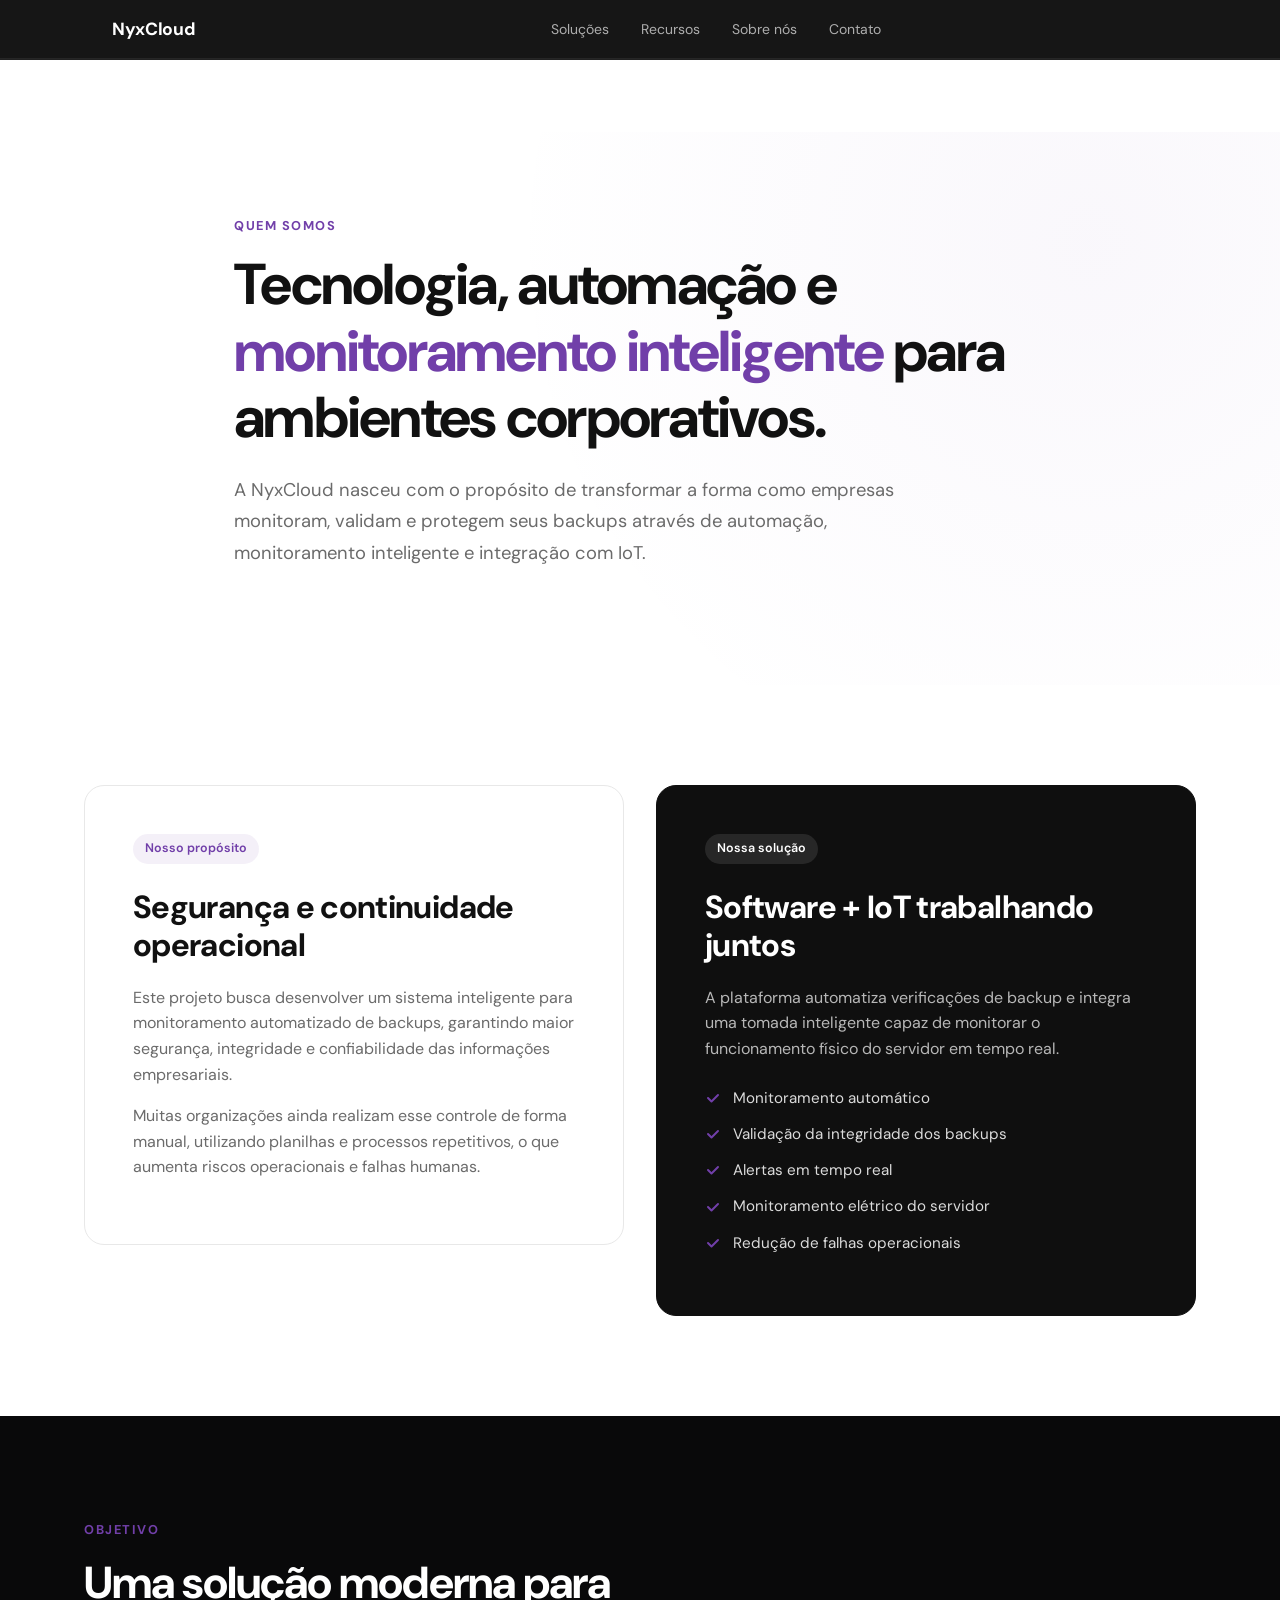
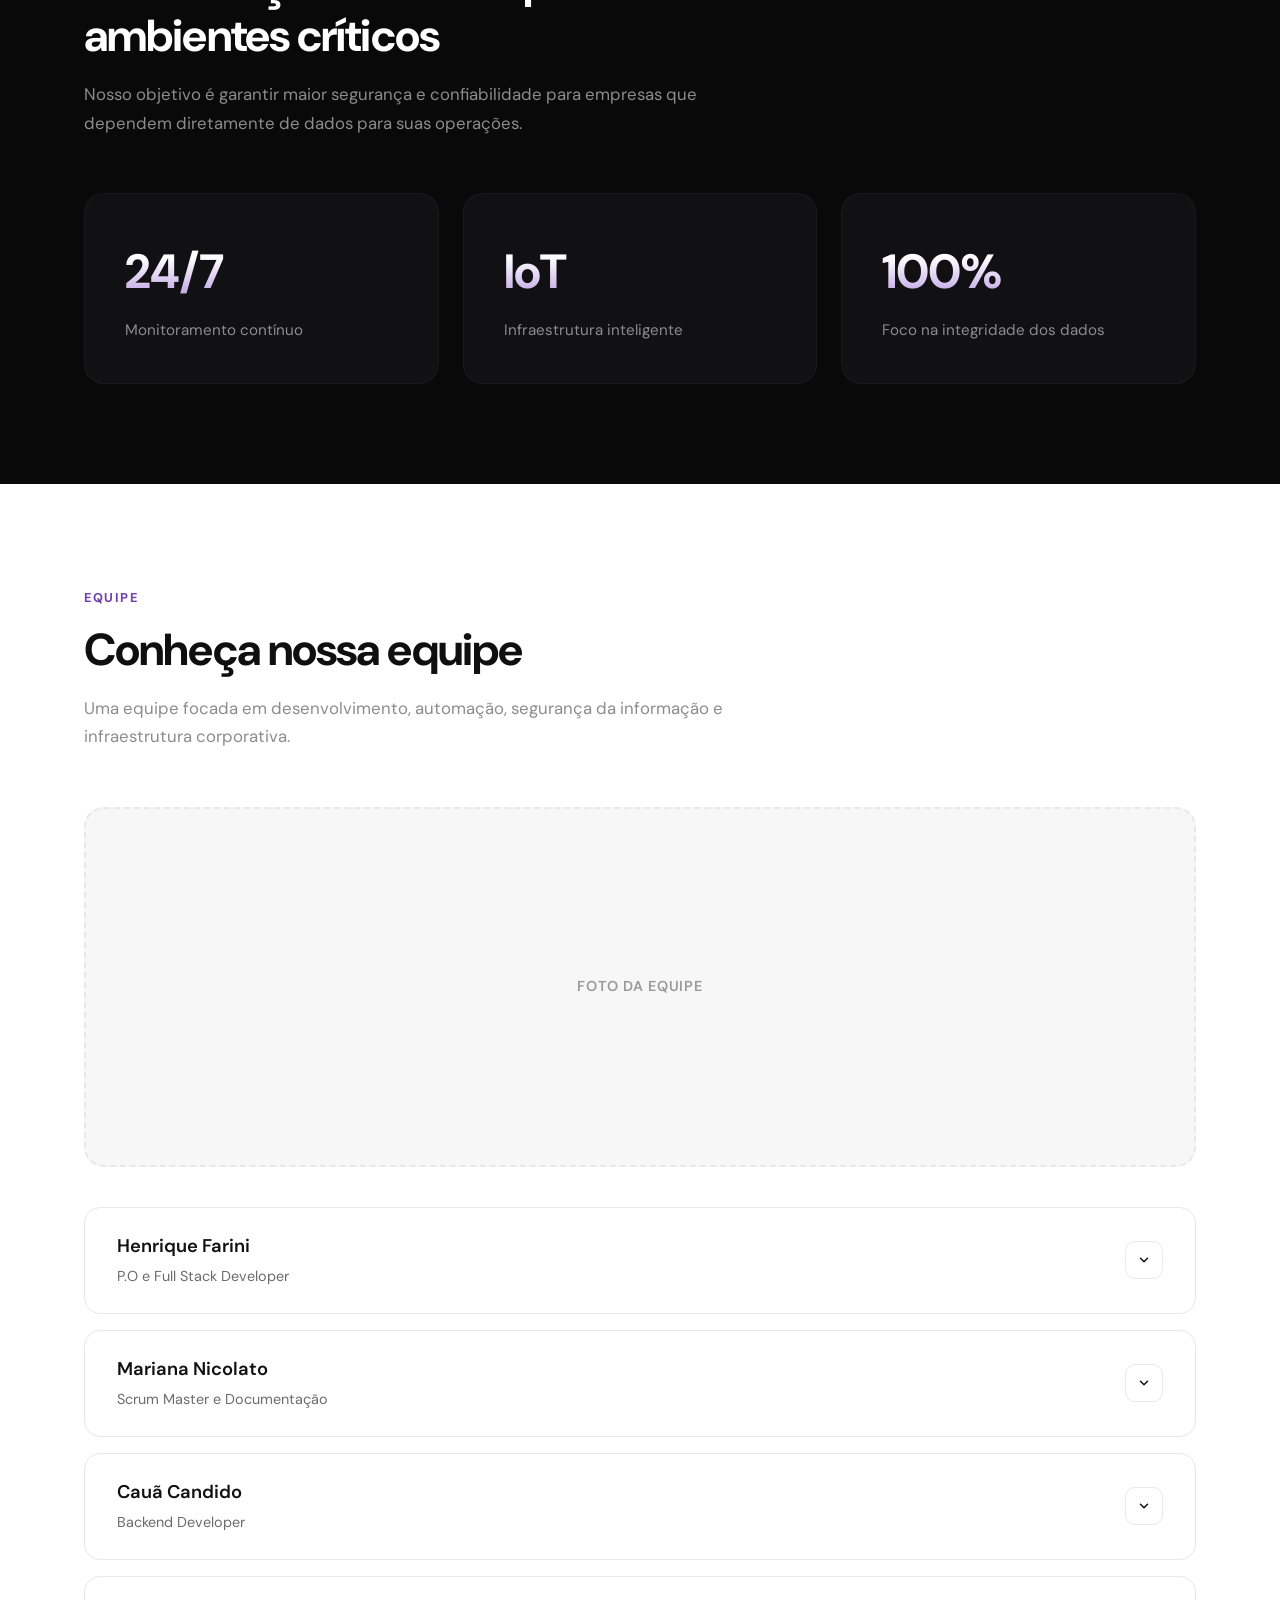
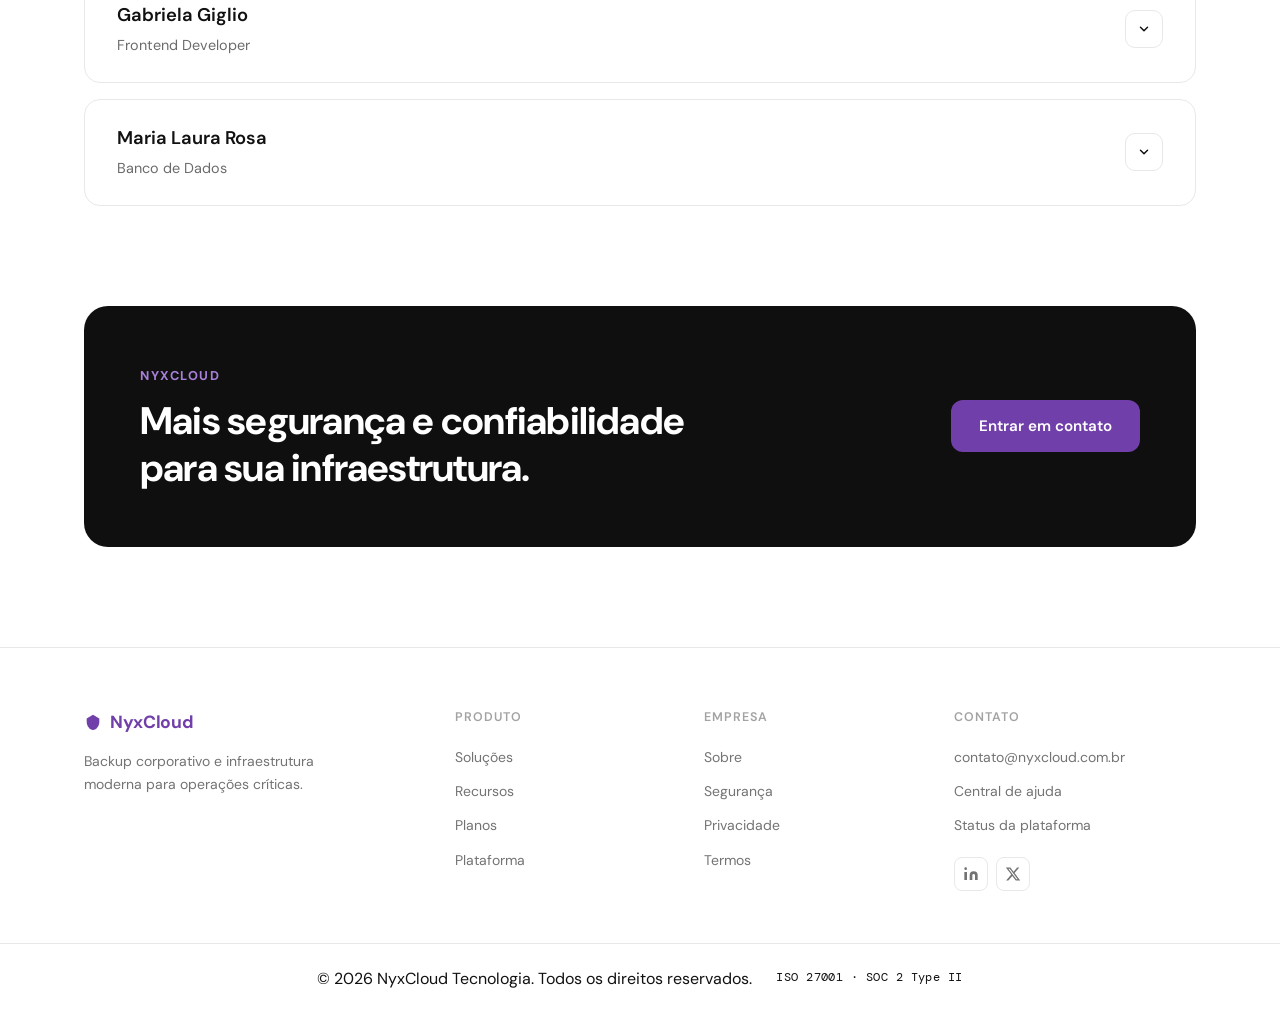
==== about.html @ 0a4fef14 "Melhorando o UI" ====
<!DOCTYPE html>
<html lang="pt-BR">
<head>
  <meta charset="UTF-8">
  <meta name="viewport" content="width=device-width, initial-scale=1.0">
  <title>Sobre Nós — NyxCloud</title>

  <link rel="preconnect" href="https://fonts.googleapis.com">
  <link rel="preconnect" href="https://fonts.gstatic.com" crossorigin>
  <link href="https://fonts.googleapis.com/css2?family=DM+Sans:ital,opsz,wght@0,9..40,300;0,9..40,400;0,9..40,500;0,9..40,600;0,9..40,700;1,9..40,400&family=DM+Mono:wght@400;500&display=swap" rel="stylesheet">

  <link rel="stylesheet" href="style.css" />
  <link rel="stylesheet" href="about.css" />
</head>
<body>

  <header class="header" id="header">
    <div class="container nav-container">
      <a href="index.html" class="logo">
        <svg width="20" height="20" viewBox="0 0 20 20" fill="none" aria-hidden="true">
         
        </svg>
        NyxCloud
      </a>

      <nav class="nav" id="nav" aria-label="Navegação principal">
        <a href="index.html#solutions">Soluções</a>
        <a href="index.html#features">Recursos</a>
        <a href="#" class="active">Sobre nós</a>
        <a href="index.html#contact">Contato</a>
      </nav>

     
    </div>
  </header>

  <div class="mobile-menu" id="mobileMenu" aria-hidden="true">
    <nav class="mobile-nav">
      <a href="index.html#solutions">Soluções</a>
      <a href="index.html#features">Recursos</a>
      <a href="#" class="active">Sobre nós</a>
      <a href="index.html#contact">Contato</a>
    </nav>
  </div>

  <main class="about-page-main">
    
    <section class="hero-about">
      <div class="container hero-content">
        <span class="eyebrow-about">Quem somos</span>
        <h1>Tecnologia, automação e <span class="text-purple">monitoramento inteligente</span> para ambientes corporativos.</h1>
        <p>
          A NyxCloud nasceu com o propósito de transformar a forma como empresas monitoram, validam e protegem seus backups através de automação, monitoramento inteligente e integração com IoT.
        </p>
      </div>
    </section>

    <section class="section-about">
      <div class="container about-grid">
        <div class="about-card">
          <span class="card-tag">Nosso propósito</span>
          <h2>Segurança e continuidade operacional</h2>
          <p>
            Este projeto busca desenvolver um sistema inteligente para monitoramento automatizado de backups, garantindo maior segurança, integridade e confiabilidade das informações empresariais.
          </p>
          <p>
            Muitas organizações ainda realizam esse controle de forma manual, utilizando planilhas e processos repetitivos, o que aumenta riscos operacionais e falhas humanas.
          </p>
        </div>

        <div class="about-card highlight">
          <span class="card-tag">Nossa solução</span>
          <h2>Software + IoT trabalhando juntos</h2>
          <p>
            A plataforma automatiza verificações de backup e integra uma tomada inteligente capaz de monitorar o funcionamento físico do servidor em tempo real.
          </p>
          <ul class="solution-list">
            <li>
              <svg width="16" height="16" viewBox="0 0 16 16" fill="none"><path d="M3 8L6.5 11.5L13 5" stroke="currentColor" stroke-width="2" stroke-linecap="round" stroke-linejoin="round"/></svg>
              Monitoramento automático
            </li>
            <li>
              <svg width="16" height="16" viewBox="0 0 16 16" fill="none"><path d="M3 8L6.5 11.5L13 5" stroke="currentColor" stroke-width="2" stroke-linecap="round" stroke-linejoin="round"/></svg>
              Validação da integridade dos backups
            </li>
            <li>
              <svg width="16" height="16" viewBox="0 0 16 16" fill="none"><path d="M3 8L6.5 11.5L13 5" stroke="currentColor" stroke-width="2" stroke-linecap="round" stroke-linejoin="round"/></svg>
              Alertas em tempo real
            </li>
            <li>
              <svg width="16" height="16" viewBox="0 0 16 16" fill="none"><path d="M3 8L6.5 11.5L13 5" stroke="currentColor" stroke-width="2" stroke-linecap="round" stroke-linejoin="round"/></svg>
              Monitoramento elétrico do servidor
            </li>
            <li>
              <svg width="16" height="16" viewBox="0 0 16 16" fill="none"><path d="M3 8L6.5 11.5L13 5" stroke="currentColor" stroke-width="2" stroke-linecap="round" stroke-linejoin="round"/></svg>
              Redução de falhas operacionais
            </li>
          </ul>
        </div>
      </div>
    </section>

    <section class="section-about section-dark">
      <div class="container">
        <div class="section-header">
          <span class="eyebrow-about">Objetivo</span>
          <h2>Uma solução moderna para ambientes críticos</h2>
          <p>
            Nosso objetivo é garantir maior segurança e confiabilidade para empresas que dependem diretamente de dados para suas operações.
          </p>
        </div>

        <div class="stats-grid">
          <div class="stat-card">
            <strong>24/7</strong>
            <span>Monitoramento contínuo</span>
          </div>
          <div class="stat-card">
            <strong>IoT</strong>
            <span>Infraestrutura inteligente</span>
          </div>
          <div class="stat-card">
            <strong>100%</strong>
            <span>Foco na integridade dos dados</span>
          </div>
        </div>
      </div>
    </section>

    <section class="section-about">
      <div class="container">
        <div class="section-header">
          <span class="eyebrow-about">Equipe</span>
          <h2>Conheça nossa equipe</h2>
          <p>Uma equipe focada em desenvolvimento, automação, segurança da informação e infraestrutura corporativa.</p>
        </div>

        <div class="team-photo">
          <div class="photo-placeholder">FOTO DA EQUIPE</div>
        </div>

        <div class="team-grid">
          <div class="member-card">
            <div class="member-header">
              <div>
                <h3>Henrique Farini</h3>
                <span>P.O e Full Stack Developer</span>
              </div>
              <button class="toggle-btn" aria-label="Expandir informações">
                <svg width="14" height="14" viewBox="0 0 24 24" fill="none" stroke="currentColor" stroke-width="2.5" stroke-linecap="round" stroke-linejoin="round"><path d="M6 9l6 6 6-6"/></svg>
              </button>
            </div>
            <div class="member-content">
              <p>Responsável pela arquitetura do sistema, backend e integração das funcionalidades da plataforma de gerência.</p>
            </div>
          </div>

          <div class="member-card">
            <div class="member-header">
              <div>
                <h3>Mariana Nicolato</h3>
                <span>Scrum Master e Documentação</span>
              </div>
              <button class="toggle-btn" aria-label="Expandir informações">
                <svg width="14" height="14" viewBox="0 0 24 24" fill="none" stroke="currentColor" stroke-width="2.5" stroke-linecap="round" stroke-linejoin="round"><path d="M6 9l6 6 6-6"/></svg>
              </button>
            </div>
            <div class="member-content">
              <p>Atua na coordenação do processo de desenvolvimento, garantindo a entrega contínua de valor e a manutenção da qualidade do produto.</p>
            </div>
          </div>

          <div class="member-card">
            <div class="member-header">
              <div>
                <h3>Cauã Candido</h3>
                <span>Backend Developer</span>
              </div>
              <button class="toggle-btn" aria-label="Expandir informações">
                <svg width="14" height="14" viewBox="0 0 24 24" fill="none" stroke="currentColor" stroke-width="2.5" stroke-linecap="round" stroke-linejoin="round"><path d="M6 9l6 6 6-6"/></svg>
              </button>
            </div>
            <div class="member-content">
              <p>Responsável pelo desenvolvimento e manutenção do backend da plataforma, garantindo a integridade e performance das funcionalidades.</p>
            </div>
          </div>

          <div class="member-card">
            <div class="member-header">
              <div>
                <h3>Gabriela Giglio</h3>
                <span>Frontend Developer</span>
              </div>
              <button class="toggle-btn" aria-label="Expandir informações">
                <svg width="14" height="14" viewBox="0 0 24 24" fill="none" stroke="currentColor" stroke-width="2.5" stroke-linecap="round" stroke-linejoin="round"><path d="M6 9l6 6 6-6"/></svg>
              </button>
            </div>
            <div class="member-content">
              <p>Estrutura a interface do usuário, garantindo uma experiência intuitiva e acessível para os usuários da plataforma.</p>
            </div>
          </div>

          <div class="member-card">
            <div class="member-header">
              <div>
                <h3>Maria Laura Rosa</h3>
                <span>Banco de Dados</span>
              </div>
              <button class="toggle-btn" aria-label="Expandir informações">
                <svg width="14" height="14" viewBox="0 0 24 24" fill="none" stroke="currentColor" stroke-width="2.5" stroke-linecap="round" stroke-linejoin="round"><path d="M6 9l6 6 6-6"/></svg>
              </button>
            </div>
            <div class="member-content">
              <p>Arquiteta o banco de dados e as interações do usuário, garantindo uma experiência coesa e eficiente na plataforma.</p>
            </div>
          </div>
        </div>
      </div>
    </section>

    <section class="section-about style-cta-box">
      <div class="container">
        <div class="about-cta-container">
          <div>
            <span class="eyebrow-about" style="color: #a880da; margin-bottom: 12px;">NyxCloud</span>
            <h2>Mais segurança e confiabilidade para sua infraestrutura.</h2>
          </div>
          <a href="index.html#contact" class="about-cta-btn">Entrar em contato</a>
        </div>
      </div>
    </section>

  </main>

  <footer class="footer">
    <div class="container footer-grid">
      <div class="footer-brand">
        <a href="index.html" class="logo logo-footer">
          <svg width="18" height="18" viewBox="0 0 20 20" fill="none" aria-hidden="true">
            <path d="M10 2L3 6V10C3 14.4 6.1 18.5 10 19C13.9 18.5 17 14.4 17 10V6L10 2Z" fill="currentColor"/>
          </svg>
          NyxCloud
        </a>
        <p>Backup corporativo e infraestrutura moderna para operações críticas.</p>
      </div>

      <div class="footer-col">
        <h5>Produto</h5>
        <a href="index.html#solutions">Soluções</a>
        <a href="index.html#features">Recursos</a>
        <a href="index.html#pricing">Planos</a>
        <a href="index.html#dashboard">Plataforma</a>
      </div>

      <div class="footer-col">
        <h5>Empresa</h5>
        <a href="#">Sobre</a>
        <a href="#">Segurança</a>
        <a href="#">Privacidade</a>
        <a href="#">Termos</a>
      </div>

      <div class="footer-col">
        <h5>Contato</h5>
        <a href="mailto:contato@nyxcloud.com.br">contato@nyxcloud.com.br</a>
        <a href="#">Central de ajuda</a>
        <a href="#">Status da plataforma</a>
        <div class="footer-socials">
          <a href="#" aria-label="LinkedIn">
            <svg width="16" height="16" viewBox="0 0 24 24" fill="currentColor"><path d="M16 8a6 6 0 016 6v7h-4v-7a2 2 0 00-2-2 2 2 0 00-2 2v7h-4v-7a6 6 0 016-6zM2 9h4v12H2z"/><circle cx="4" cy="4" r="2" fill="currentColor"/></svg>
          </a>
          <a href="#" aria-label="Twitter/X">
            <svg width="16" height="16" viewBox="0 0 24 24" fill="currentColor"><path d="M18.244 2.25h3.308l-7.227 8.26 8.502 11.24H16.17l-5.214-6.817L4.99 21.75H1.68l7.73-8.835L1.254 2.25H8.08l4.713 6.231zm-1.161 17.52h1.833L7.084 4.126H5.117z"/></svg>
          </a>
        </div>
      </div>
    </div>

    <div class="footer-bottom">
      <span>© 2026 NyxCloud Tecnologia. Todos os direitos reservados.</span>
      <span class="footer-cert">ISO 27001 · SOC 2 Type II</span>
    </div>
  </footer>

  <script src="script.js"></script>
  <script src="about.js"></script>
</body>
</html>
---- style.css ----
/* ============================================
   NYXCLOUD — style.css
   Premium SaaS · Monochromatic · Production
   ============================================ */

/* ============================================
   RESET & BASE
============================================ */

*, *::before, *::after {
  margin: 0;
  padding: 0;
  box-sizing: border-box;
}

html {
  scroll-behavior: smooth;
  -webkit-text-size-adjust: 100%;
}

body {
  font-family: "DM Sans", system-ui, sans-serif;
  background: #ffffff;
  color: #111111;
  line-height: 1.6;
  overflow-x: hidden;
  -webkit-font-smoothing: antialiased;
}

img, svg {
  display: block;
  max-width: 100%;
}

a {
  text-decoration: none;
  color: inherit;
}

button, input, textarea, select {
  font-family: inherit;
  font-size: inherit;
}

/* ============================================
   DESIGN TOKENS
============================================ */

:root {
  /* Colors */
  --ink:         #0f0f0f;
  --ink-soft:    #1a1a1a;
  --white:       #ffffff;

  --gray-50:     #f7f7f7;
  --gray-100:    #f2f2f2;
  --gray-200:    #e8e8e8;
  --gray-300:    #d4d4d4;
  --gray-400:    #a3a3a3;
  --gray-500:    #737373;
  --gray-600:    #525252;

  /* Borders */
  --border:         1px solid #e8e8e8;
  --border-dark:    1px solid #d0d0d0;

  /* Radius */
  --r-sm:    8px;
  --r-md:    12px;
  --r-lg:    16px;
  --r-xl:    20px;

  /* Shadows */
  --shadow-xs:  0 1px 3px rgba(0,0,0,0.05);
  --shadow-sm:  0 2px 8px rgba(0,0,0,0.06), 0 1px 3px rgba(0,0,0,0.04);
  --shadow-md:  0 8px 24px rgba(0,0,0,0.07), 0 2px 6px rgba(0,0,0,0.04);

  /* Layout */
  --max-w:   1160px;
  --pad-x:   24px;

  /* Section spacing */
  --section-y:     100px;
  --section-y-sm:  64px;
}

/* ============================================
   LAYOUT UTILITIES
============================================ */

.container {
  width: 100%;
  max-width: var(--max-w);
  margin: 0 auto;
  padding: 0 var(--pad-x);
}

.section {
  padding: var(--section-y) 0;
}

.section-muted {
  background: var(--gray-50);
}

.w-full {
  width: 100%;
}

/* ============================================
   TYPOGRAPHY
============================================ */

.eyebrow {
  display: inline-block;
  font-size: 0.75rem;
  font-weight: 600;
  letter-spacing: 0.1em;
  text-transform: uppercase;
  color: var(--gray-500);
  margin-bottom: 18px;
}

.section-header {
  max-width: 640px;
  margin-bottom: 64px;
}

.section-header h2 {
  font-size: clamp(1.9rem, 4vw, 3rem);
  font-weight: 700;
  line-height: 1.12;
  letter-spacing: -0.035em;
  margin-bottom: 16px;
  color: var(--ink);
}

.section-header p {
  font-size: 1rem;
  color: var(--gray-500);
  line-height: 1.7;
}

/* ============================================
   BUTTONS
============================================ */

.btn {
  display: inline-flex;
  align-items: center;
  justify-content: center;
  gap: 8px;
  padding: 12px 20px;
  border-radius: var(--r-md);
  font-size: 0.9rem;
  font-weight: 500;
  cursor: pointer;
  border: none;
  transition: background 0.2s ease, opacity 0.2s ease, color 0.2s ease;
  white-space: nowrap;
}

.btn-sm {
  padding: 9px 16px;
  font-size: 0.875rem;
}

.btn-primary {
  background: var(--ink);
  color: var(--white);
  border: var(--border-dark);
}

.btn-primary:hover {
  background: #713fa9;
  opacity: 0.88;
}

.btn-outline {
  background: transparent;
  color: var(--ink);
  border: var(--border-dark);
}

.btn-outline:hover {
  background: var(--gray-100);
}

.btn-ghost {
  background: transparent;
  color: var(--gray-600);
  border: var(--border);
}

.btn-ghost:hover {
  background: #713fa9;;
  color: var(--white);
}

/* ============================================
   HEADER
============================================ */

.header {
  position: sticky;
  top: 0;
  z-index: 100;
  background: rgba(15, 15, 15, 0.97);
  backdrop-filter: blur(12px);
  -webkit-backdrop-filter: blur(12px);
  border-bottom: 1px solid rgba(255,255,255,0.07);
}

.nav-container {
  height: 58px;
  display: flex;
  align-items: center;
  justify-content: space-between;
  gap: 40px;
}

.logo {
  display: flex;
  align-items: center;
  gap: 8px;
  color: var(--white);
  font-size: 1.1rem;
  font-weight: 700;
  letter-spacing: -0.02em;
  flex-shrink: 0;
}

.logo svg {
  color: var(--white);
}

.nav {
  display: flex;
  align-items: center;
  gap: 32px;
  flex: 1;
  justify-content: center;
}

.nav a {
  color: rgba(255,255,255,0.65);
  font-size: 0.875rem;
  font-weight: 400;
  transition: color 0.2s ease;
}

.nav a:hover {
  color: var(--white);
}

.nav-actions {
  display: flex;
  align-items: center;
  gap: 12px;
  flex-shrink: 0;
}

/* Menu Toggle */
.menu-toggle {
  display: none;
  flex-direction: column;
  justify-content: center;
  gap: 5px;
  background: transparent;
  border: none;
  cursor: pointer;
  padding: 4px;
}

.menu-toggle span {
  width: 22px;
  height: 1.5px;
  background: var(--white);
  transition: transform 0.2s ease, opacity 0.2s ease;
  display: block;
}

/* Mobile Menu */
.mobile-menu {
  display: flex;
  flex-direction: column;
  gap: 0;
  background: #111111;
  border-top: 1px solid rgba(255,255,255,0.07);
  padding: 0 var(--pad-x);
  max-height: 0;
  overflow: hidden;
  transition: max-height 0.35s ease, padding 0.35s ease;
}

.mobile-menu.active {
  max-height: 420px;
  padding: 20px var(--pad-x) 28px;
  gap: 4px;
}

.mobile-menu a {
  color: rgba(255,255,255,0.75);
  font-size: 0.95rem;
  padding: 11px 0;
  border-bottom: 1px solid rgba(255,255,255,0.06);
  transition: color 0.2s ease;
}

.mobile-menu a:last-child {
  border-bottom: none;
  margin-top: 16px;
}

.mobile-menu .btn {
  display: flex;
  width: 100%;
}

/* ============================================
   HERO
============================================ */

.hero {
  padding-top: 80px;
  padding-bottom: 100px;
  overflow: hidden;
}

.hero-grid {
  display: grid;
  grid-template-columns: 1fr 1fr;
  gap: 72px;
  align-items: center;
}

.hero-content h1 {
  font-size: clamp(2.2rem, 5vw, 3.8rem);
  font-weight: 700;
  line-height: 1.06;
  letter-spacing: -0.045em;
  margin-bottom: 22px;
  color: var(--ink);
}

.hero-content p {
  font-size: 1.05rem;
  color: var(--gray-500);
  line-height: 1.75;
  max-width: 480px;
  margin-bottom: 36px;
}

.hero-actions {
  display: flex;
  align-items: center;
  gap: 12px;
  margin-bottom: 56px;
}

.hero-stats {
  display: flex;
  align-items: center;
  gap: 0;
}

.stat-item {
  padding-right: 32px;
}

.stat-item:last-child {
  padding-right: 0;
}

.stat-item strong {
  display: block;
  font-size: 1.35rem;
  font-weight: 700;
  letter-spacing: -0.03em;
  color: var(--ink);
  margin-bottom: 3px;
}

.stat-item span {
  font-size: 0.8rem;
  color: var(--gray-400);
  font-weight: 400;
}

.stat-divider {
  width: 1px;
  height: 36px;
  background: var(--gray-200);
  margin: 0 32px 0 0;
  flex-shrink: 0;
}

/* ============================================
   HERO DASHBOARD WINDOW
============================================ */

.hero-visual {
  position: relative;
}

.dash-window {
  background: var(--white);
  border: var(--border);
  border-radius: var(--r-xl);
  box-shadow: var(--shadow-md);
  overflow: hidden;
}

.dash-bar {
  display: flex;
  align-items: center;
  gap: 12px;
  padding: 14px 18px;
  border-bottom: var(--border);
  background: var(--gray-50);
}

.dash-dots {
  display: flex;
  gap: 5px;
}

.dash-dots span {
  width: 9px;
  height: 9px;
  border-radius: 50%;
  background: #713fa9;
}

.dash-label {
  font-size: 0.8rem;
  font-weight: 500;
  color: var(--gray-500);
  flex: 1;
  text-align: center;
}

.dash-status {
  display: flex;
  align-items: center;
  gap: 6px;
  font-size: 0.75rem;
  color: var(--gray-500);
  font-family: "DM Mono", monospace;
}

.dot-live {
  width: 6px;
  height: 6px;
  border-radius: 50%;
  background: #22c55e;
  display: inline-block;
  animation: pulse-live 2s ease infinite;
}

@keyframes pulse-live {
  0%, 100% { opacity: 1; }
  50% { opacity: 0.4; }
}

.dash-body {
  padding: 18px;
  display: flex;
  flex-direction: column;
  gap: 14px;
}

/* Metrics Row */
.dash-metrics {
  display: grid;
  grid-template-columns: repeat(3, 1fr);
  gap: 10px;
}

.dash-metric {
  background: var(--gray-150);
  border: var(--border);
  border-radius: var(--r-md);
  padding: 14px;
}

.metric-label {
  display: block;
  font-size: 0.72rem;
  color: var(--gray-400);
  margin-bottom: 6px;
  font-weight: 500;
}

.metric-value {
  display: block;
  font-size: 1.35rem;
  font-weight: 700;
  letter-spacing: -0.03em;
  color: var(--ink);
  margin-bottom: 8px;
  font-family: "DM Mono", monospace;
}

.metric-bar {
  height: 3px;
  background: var(--gray-200);
  border-radius: 99px;
}

.metric-fill {
  height: 100%;
  background: var(--ink);
  border-radius: 99px;
}

.metric-trend {
  font-size: 0.72rem;
  color: var(--gray-400);
  font-family: "DM Mono", monospace;
}

.metric-trend.up {
  color: #16a34a;
}

/* Chart */
.dash-chart-wrap {
  background: var(--gray-50);
  border: var(--border);
  border-radius: var(--r-md);
  padding: 16px;
}

.dash-chart-header {
  display: flex;
  justify-content: space-between;
  align-items: center;
  margin-bottom: 14px;
}

.dash-chart-header span {
  font-size: 0.78rem;
  font-weight: 500;
  color: var(--gray-600);
}

.chart-period {
  font-size: 0.72rem !important;
  color: var(--gray-400) !important;
  font-family: "DM Mono", monospace;
}

.dash-chart {
  height: 100px;
}

.chart-bars {
  height: 100%;
  display: flex;
  align-items: flex-end;
  gap: 6px;
}

.bar-col {
  flex: 1;
  display: flex;
  flex-direction: column;
  align-items: center;
  height: 100%;
  gap: 4px;
}

.bar {
  width: 100%;
  background: var(--gray-200);
  border-radius: 4px 4px 0 0;
  transition: background 0.2s;
  flex-shrink: 0;
}

.bar.active {
  background: var(--ink);
}

.bar-col span {
  font-size: 0.62rem;
  color: var(--gray-400);
  font-family: "DM Mono", monospace;
  white-space: nowrap;
}

/* Activity */
.dash-activity {
  background: var(--gray-50);
  border: var(--border);
  border-radius: var(--r-md);
  padding: 14px;
}

.activity-header {
  font-size: 0.78rem;
  font-weight: 500;
  color: var(--gray-600);
  margin-bottom: 12px;
}

.activity-item {
  display: flex;
  align-items: center;
  gap: 10px;
  padding: 7px 0;
  border-bottom: var(--border);
}

.activity-item:last-child {
  border-bottom: none;
  padding-bottom: 0;
}

.act-dot {
  width: 6px;
  height: 6px;
  border-radius: 50%;
  flex-shrink: 0;
}

.act-dot.success { background: #22c55e; }
.act-dot.pending { background: var(--gray-300); }

.act-text {
  font-size: 0.78rem;
  color: var(--gray-600);
  flex: 1;
}

.act-time {
  font-size: 0.7rem;
  color: var(--gray-400);
  font-family: "DM Mono", monospace;
  white-space: nowrap;
}

/* ============================================
   TRUST
============================================ */

.trust-section {
  padding: 56px 0;
  border-top: var(--border);
  border-bottom: var(--border);
}

.trust-label {
  text-align: center;
  font-size: 0.8rem;
  color: var(--gray-400);
  margin-bottom: 28px;
  font-weight: 400;
}

.trust-logos {
  display: flex;
  align-items: center;
  justify-content: center;
  gap: 48px;
  flex-wrap: wrap;
}

.trust-logos span {
  font-size: 0.95rem;
  font-weight: 600;
  color: var(--gray-300);
  letter-spacing: 0.01em;
  transition: color 0.2s ease;
}

.trust-logos span:hover {
  color: var(--gray-400);
}

/* ============================================
   SOLUTIONS
============================================ */

.solutions-grid {
  display: grid;
  grid-template-columns: repeat(3, 1fr);
  gap: 1px;
  background: var(--gray-200);
  border: var(--border);
  border-radius: var(--r-lg);
  overflow: hidden;
}

.solution-card {
  background: var(--white);
  padding: 36px 32px;
  transition: background 0.2s ease;
}

.solution-card:hover {
  background: var(--gray-50);
}

.icon-wrap {
  width: 40px;
  height: 40px;
  display: flex;
  align-items: center;
  justify-content: center;
  background: var(--gray-100);
  border-radius: var(--r-sm);
  margin-bottom: 22px;
  color: var(--gray-600);
}

.solution-card h3 {
  font-size: 1rem;
  font-weight: 600;
  color: var(--ink);
  margin-bottom: 10px;
  letter-spacing: -0.01em;
}

.solution-card p {
  font-size: 0.9rem;
  color: var(--gray-700);
  line-height: 1.65;
  margin-bottom: 20px;
}

.card-link {
  font-size: 0.82rem;
  font-weight: 500;
  color: #713fa9;
  transition: color 0.2s ease;
}

.card-link:hover {
  color: #5a2d7a;
}

/* ============================================
   FEATURES
============================================ */

.features-grid {
  display: grid;
  grid-template-columns: repeat(3, 1fr);
  gap: 0;
}

.feature-item {
  padding: 36px 32px;
  border-top: var(--border);
  border-right: var(--border);
}

.feature-item:nth-child(3n) {
  border-right: none;
}

.feature-item h3 {
  font-size: 0.95rem;
  font-weight: 600;
  color: var(--ink);
  margin-bottom: 10px;
  letter-spacing: -0.01em;
}

.feature-item p {
  font-size: 0.88rem;
  color: var(--gray-500);
  line-height: 1.65;
}

/* ============================================
   DASHBOARD PREVIEW SECTION
============================================ */

.dash-preview-section {
  display: grid;
  grid-template-columns: 1fr 1.1fr;
  gap: 80px;
  align-items: center;
}

.dash-preview-text h2 {
  font-size: clamp(1.8rem, 3.5vw, 2.6rem);
  font-weight: 700;
  line-height: 1.15;
  letter-spacing: -0.035em;
  margin-bottom: 18px;
  color: var(--ink);
}

.dash-preview-text p {
  font-size: 0.95rem;
  color: var(--gray-500);
  line-height: 1.75;
  margin-bottom: 32px;
}

.feature-list {
  list-style: none;
  display: flex;
  flex-direction: column;
  gap: 12px;
}

.feature-list li {
  display: flex;
  align-items: center;
  gap: 10px;
  font-size: 0.9rem;
  color: var(--gray-600);
}

.feature-list svg {
  flex-shrink: 0;
  color: var(--gray-400);
}

/* Preview Window */
.preview-window {
  background: var(--white);
  border: var(--border);
  border-radius: var(--r-xl);
  box-shadow: var(--shadow-md);
  overflow: hidden;
}

.preview-topbar {
  display: flex;
  align-items: center;
  justify-content: space-between;
  padding: 12px 18px;
  border-bottom: var(--border);
  background: var(--gray-50);
}

.preview-nav-items {
  display: flex;
  gap: 4px;
}

.pnav {
  font-size: 0.78rem;
  padding: 5px 10px;
  border-radius: var(--r-sm);
  color: var(--gray-400);
  cursor: pointer;
  font-weight: 500;
}

.pnav.active {
  background: var(--white);
  color: var(--ink);
  border: var(--border);
  box-shadow: var(--shadow-xs);
}

.preview-time {
  font-size: 0.72rem;
  color: var(--gray-400);
  font-family: "DM Mono", monospace;
}

.preview-body {
  padding: 18px;
  display: flex;
  flex-direction: column;
  gap: 14px;
}

.preview-kpis {
  display: grid;
  grid-template-columns: repeat(3, 1fr);
  gap: 10px;
}

.kpi-card {
  background: var(--gray-50);
  border: var(--border);
  border-radius: var(--r-md);
  padding: 14px;
}

.kpi-card span {
  display: block;
  font-size: 0.72rem;
  color: var(--gray-400);
  margin-bottom: 6px;
  font-weight: 500;
}

.kpi-card strong {
  display: block;
  font-size: 1.4rem;
  font-weight: 700;
  letter-spacing: -0.03em;
  color: var(--ink);
  margin-bottom: 4px;
  font-family: "DM Mono", monospace;
}

.kpi-status {
  font-size: 0.7rem;
  color: var(--gray-400);
  font-style: normal;
  font-family: "DM Mono", monospace;
}

.kpi-status.ok {
  color: #16a34a;
}

.preview-list-wrap {
  background: var(--gray-50);
  border: var(--border);
  border-radius: var(--r-md);
  overflow: hidden;
}

.plist-header {
  display: flex;
  justify-content: space-between;
  align-items: center;
  padding: 12px 16px;
  border-bottom: var(--border);
}

.plist-header span {
  font-size: 0.78rem;
  font-weight: 500;
  color: var(--gray-600);
}

.plist-view-all {
  font-size: 0.72rem !important;
  color: var(--gray-400) !important;
  cursor: pointer;
}

.plist-item {
  display: flex;
  align-items: center;
  gap: 10px;
  padding: 10px 16px;
  border-bottom: var(--border);
  background: var(--white);
  font-size: 0.78rem;
}

.plist-item:last-child {
  border-bottom: none;
}

.pstatus-dot {
  width: 6px;
  height: 6px;
  border-radius: 50%;
  flex-shrink: 0;
}

.pstatus-dot.ok { background: #22c55e; }
.pstatus-dot.running {
  background: #f59e0b;
  animation: pulse-live 1.5s ease infinite;
}

.plist-name {
  flex: 1;
  color: var(--gray-700);
  font-weight: 500;
  font-family: "DM Mono", monospace;
  font-size: 0.75rem !important;
  color: var(--ink) !important;
}

.plist-type {
  color: var(--gray-400) !important;
}

.plist-ts {
  color: var(--gray-400) !important;
  font-family: "DM Mono", monospace;
  white-space: nowrap;
}

/* ============================================
   PRICING
============================================ */

.pricing-grid {
  display: grid;
  grid-template-columns: repeat(3, 1fr);
  gap: 20px;
  align-items: start;
}

.pricing-card {
  background: var(--white);
  border: var(--border);
  border-radius: var(--r-xl);
  padding: 36px 32px;
  position: relative;
  transition: box-shadow 0.2s ease;
}

.pricing-card:hover {
  box-shadow: var(--shadow-sm);
}

.pricing-card.featured {
  border-color: var(--ink);
  padding-top: 28px;
}

.plan-badge {
  display: inline-block;
  padding: 4px 10px;
  color: var(--white);
  border-radius: 99px;
  font-size: 0.72rem;
  font-weight: 600;
  margin-bottom: 20px;
  letter-spacing: 0.02em;
}

.plan-header h3 {
  font-size: 1.1rem;
  font-weight: 700;
  color: var(--ink);
  margin-bottom: 8px;
  letter-spacing: -0.02em;
}

.plan-header p {
  font-size: 0.85rem;
  color: var(--gray-500);
  line-height: 1.6;
  margin-bottom: 28px;
}

.plan-price {
  margin-bottom: 28px;
  padding-bottom: 28px;
  border-bottom: var(--border);
}

.plan-price strong {
  font-size: 2.2rem;
  font-weight: 700;
  letter-spacing: -0.04em;
  color: var(--ink);
  font-family: "DM Mono", monospace;
}

.plan-price span {
  font-size: 0.875rem;
  color: var(--gray-500);
  margin-left: 2px;
}

.plan-features {
  list-style: none;
  display: flex;
  flex-direction: column;
  gap: 0;
  margin-bottom: 28px;
}

.plan-features li {
  padding: 11px 0;
  font-size: 0.875rem;
  color: var(--gray-600);
  border-bottom: var(--border);
  display: flex;
  align-items: center;
  gap: 8px;
}

.plan-features li::before {
  content: '';
  width: 5px;
  height: 5px;
  border-radius: 50%;
  background: var(--gray-300);
  flex-shrink: 0;
}

.plan-features li:last-child {
  border-bottom: none;
}

/* ============================================
   TESTIMONIALS
============================================ */

.testimonial-slider {
  max-width: 720px;
}

.testimonial {
  display: none;
  background: var(--white);
  border: var(--border);
  border-radius: var(--r-xl);
  padding: 44px;
}

.testimonial.active {
  display: block;
}

.testimonial blockquote {
  font-size: 1.15rem;
  line-height: 1.65;
  color: var(--ink);
  font-weight: 400;
  margin-bottom: 30px;
  font-style: italic;
}

.testimonial-author {
  display: flex;
  align-items: center;
  gap: 14px;
}

.author-avatar {
  width: 40px;
  height: 40px;
  border-radius: 50%;
  background: var(--gray-100);
  border: var(--border);
  display: flex;
  align-items: center;
  justify-content: center;
  font-size: 0.75rem;
  font-weight: 600;
  color: var(--gray-500);
  flex-shrink: 0;
}

.testimonial-author strong {
  display: block;
  font-size: 0.9rem;
  font-weight: 600;
  color: var(--ink);
  margin-bottom: 2px;
}

.testimonial-author span {
  font-size: 0.82rem;
  color: var(--gray-500);
}

.testimonial-footer {
  display: flex;
  align-items: center;
  justify-content: space-between;
  margin-top: 20px;
}

.testimonial-dots {
  display: flex;
  gap: 6px;
}

.dot {
  width: 6px;
  height: 6px;
  border-radius: 50%;
  background: var(--gray-300);
  border: none;
  cursor: pointer;
  padding: 0;
  transition: background 0.2s ease, transform 0.2s ease;
}

.dot.active {
  background: var(--ink);
  transform: scale(1.3);
}

.testimonial-nav {
  display: flex;
  gap: 8px;
}

.testimonial-nav button {
  width: 36px;
  height: 36px;
  border-radius: var(--r-sm);
  border: var(--border);
  background: var(--white);
  cursor: pointer;
  font-size: 0.9rem;
  color: var(--gray-500);
  transition: background 0.2s ease, color 0.2s ease;
}

.testimonial-nav button:hover {
  background: var(--gray-100);
  color: var(--ink);
}

/* ============================================
   ABOUT
============================================ */

.about-grid {
  display: grid;
  grid-template-columns: 1fr 1fr;
  gap: 80px;
  align-items: start;
}

.about-text h2 {
  font-size: clamp(1.8rem, 3.5vw, 2.6rem);
  font-weight: 700;
  line-height: 1.15;
  letter-spacing: -0.035em;
  margin-bottom: 18px;
  color: var(--ink);
}

.about-text p {
  font-size: 0.95rem;
  color: var(--gray-500);
  line-height: 1.75;
  margin-bottom: 16px;
}

.about-text p:last-child {
  margin-bottom: 0;
}

.about-pillars {
  display: grid;
  grid-template-columns: 1fr 1fr;
  gap: 1px;
  background: var(--gray-200);
  border: var(--border);
  border-radius: var(--r-lg);
  overflow: hidden;
}

.pillar {
  background: var(--white);
  padding: 28px;
}

.pillar h4 {
  font-size: 0.9rem;
  font-weight: 600;
  color: var(--ink);
  margin-bottom: 10px;
  letter-spacing: -0.01em;
}

.pillar p {
  font-size: 0.85rem;
  color: var(--gray-500);
  line-height: 1.65;
}

/* ============================================
   CONTACT
============================================ */

.contact-grid {
  display: grid;
  grid-template-columns: 1fr 1.2fr;
  gap: 80px;
  align-items: start;
}

.contact-info h2 {
  font-size: clamp(1.8rem, 3.5vw, 2.6rem);
  font-weight: 700;
  line-height: 1.15;
  letter-spacing: -0.035em;
  margin-bottom: 18px;
  color: var(--ink);
}

.contact-info p {
  font-size: 0.95rem;
  color: var(--gray-500);
  line-height: 1.75;
  margin-bottom: 36px;
}

.contact-details {
  display: flex;
  flex-direction: column;
  gap: 20px;
}

.contact-detail-item {
  display: flex;
  flex-direction: column;
  gap: 3px;
}

.detail-label {
  font-size: 0.75rem;
  font-weight: 600;
  letter-spacing: 0.06em;
  text-transform: uppercase;
  color: var(--gray-400);
}

.contact-detail-item span:last-child {
  font-size: 0.9rem;
  color: var(--gray-600);
}

/* Contact Form */
.contact-form {
  background: var(--gray-50);
  border: var(--border);
  border-radius: var(--r-xl);
  padding: 36px;
}

.form-row {
  display: grid;
  grid-template-columns: 1fr 1fr;
  gap: 16px;
}

.form-group {
  margin-bottom: 18px;
}

.form-group:last-of-type {
  margin-bottom: 24px;
}

.form-group label {
  display: block;
  font-size: 0.82rem;
  font-weight: 500;
  color: var(--gray-600);
  margin-bottom: 7px;
}

.form-group input,
.form-group textarea {
  width: 100%;
  padding: 12px 14px;
  border: var(--border);
  border-radius: var(--r-md);
  background: var(--white);
  font-size: 0.9rem;
  color: var(--ink);
  outline: none;
  transition: border-color 0.2s ease, box-shadow 0.2s ease;
}

.form-group input::placeholder,
.form-group textarea::placeholder {
  color: var(--gray-300);
}

.form-group input:focus,
.form-group textarea:focus {
  border-color: var(--gray-400);
  box-shadow: 0 0 0 3px rgba(0,0,0,0.04);
}

.form-group textarea {
  resize: vertical;
  min-height: 110px;
}

.form-message {
  margin-top: 14px;
  font-size: 0.85rem;
  color: var(--gray-500);
  min-height: 20px;
}

/* ============================================
   FOOTER
============================================ */

.footer {
  border-top: var(--border);
  background: var(--white);
  padding-top: 60px;
}

.footer-grid {
  display: grid;
  grid-template-columns: 1.6fr 1fr 1fr 1.2fr;
  gap: 48px;
  padding-bottom: 52px;
}

.footer-brand .logo-footer {
  color: #713fa9;
  margin-bottom: 14px;
}

.footer-brand .logo-footer svg {
    color: #713fa9;
}

.footer-brand p {
  font-size: 0.875rem;
  color: var(--gray-500);
  line-height: 1.65;
  max-width: 260px;
}

.footer-col h5 {
  font-size: 0.78rem;
  font-weight: 600;
  letter-spacing: 0.08em;
  text-transform: uppercase;
  color: var(--gray-400);
  margin-bottom: 18px;
}

.footer-col a {
  display: block;
  font-size: 0.875rem;
  color: var(--gray-500);
  margin-bottom: 12px;
  transition: color 0.2s ease;
}

.footer-col a:hover {
    color: #713fa9;
}

.footer-socials {
  display: flex;
  gap: 8px;
  margin-top: 20px;
}

.footer-socials a {
  width: 34px;
  height: 34px;
  border: var(--border);
  border-radius: var(--r-sm);
  display: flex;
  align-items: center;
  justify-content: center;
  color: var(--gray-500);
  margin-bottom: 0;
  transition: color 0.2s ease, background 0.2s ease;
}

.footer-socials a:hover {
  background: var(--gray-100);
  color: var(--ink);
}
.footer-bottom {
  border-top: var(--border);
  padding: 22px 0;
  display: flex;
  flex-direction: column; /* Alinha em linha vertical */
  align-items: center;    /* Centraliza horizontalmente */
  justify-content: center;
  gap: 12px;              /* Cria um espaço saudável entre as duas linhas */
  text-align: center;
}

/* Ajuste para telas maiores (Desktop) ficarem lado a lado, mas ainda centralizados */
@media (min-width: 768px) {
  .footer-bottom {
    flex-direction: row;  /* Volta a ficar lado a lado no PC */
    gap: 24px;            /* Espaço entre eles no desktop */
  }
}
.footer-cert {
  font-family: "DM Mono", monospace;
  font-size: 0.72rem !important;
  letter-spacing: 0.04em;
}

/* ============================================
   SCROLL REVEAL
============================================ */

.reveal {
  opacity: 0;
  transform: translateY(16px);
  transition: opacity 0.6s ease, transform 0.6s ease;
}

.reveal.active {
  opacity: 1;
  transform: translateY(0);
}

/* ============================================
   RESPONSIVE — TABLET (≤1024px)
============================================ */

@media (max-width: 1024px) {

  :root {
    --section-y: 80px;
  }

  .hero-grid {
    grid-template-columns: 1fr;
    gap: 56px;
  }

  .hero-content h1 {
    font-size: clamp(2rem, 6vw, 3rem);
  }

  .hero-content p {
    max-width: 100%;
  }

  .dash-preview-section {
    grid-template-columns: 1fr;
    gap: 52px;
  }

  .about-grid {
    grid-template-columns: 1fr;
    gap: 48px;
  }

  .contact-grid {
    grid-template-columns: 1fr;
    gap: 52px;
  }

  .solutions-grid {
    grid-template-columns: repeat(2, 1fr);
  }

  .features-grid {
    grid-template-columns: repeat(2, 1fr);
  }

  .feature-item:nth-child(3n) {
    border-right: var(--border);
  }

  .feature-item:nth-child(2n) {
    border-right: none;
  }

  .pricing-grid {
    grid-template-columns: 1fr;
    max-width: 440px;
  }

  .footer-grid {
    grid-template-columns: repeat(2, 1fr);
    gap: 36px;
  }

  .trust-logos {
    gap: 32px;
  }

}

/* ============================================
   RESPONSIVE — MOBILE (≤768px)
============================================ */

@media (max-width: 768px) {

  :root {
    --section-y: 64px;
    --pad-x: 20px;
  }

  .nav {
    display: none;
  }

  .menu-toggle {
    display: flex;
  }

  .nav-actions .btn-sm {
    display: none;
  }

  .hero {
    padding-top: 56px;
    padding-bottom: 72px;
  }

  .hero-actions {
    flex-direction: column;
    align-items: stretch;
  }

  .hero-stats {
    flex-wrap: wrap;
    gap: 0;
  }

  .stat-item {
    padding: 0;
    min-width: 33.333%;
  }

  .stat-divider {
    display: none;
  }

  .dash-metrics {
    grid-template-columns: repeat(3, 1fr);
  }

  .solutions-grid {
    grid-template-columns: 1fr;
    gap: 1px;
  }

  .features-grid {
    grid-template-columns: 1fr;
  }

  .feature-item {
    border-right: none;
  }

  .pricing-grid {
    max-width: 100%;
  }

  .about-pillars {
    grid-template-columns: 1fr;
  }

  .testimonial {
    padding: 32px 24px;
  }

  .testimonial blockquote {
    font-size: 1rem;
  }

  .form-row {
    grid-template-columns: 1fr;
  }

  .footer-grid {
    grid-template-columns: 1fr;
    gap: 28px;
  }

  .footer-bottom {
    flex-direction: column;
    gap: 8px;
    text-align: center;
  }

  .section-header {
    margin-bottom: 44px;
  }

  .trust-logos {
    gap: 24px;
    justify-content: flex-start;
  }

  .preview-kpis {
    grid-template-columns: repeat(3, 1fr);
  }

}

/* ============================================
   RESPONSIVE — SMALL MOBILE (≤420px)
============================================ */

@media (max-width: 420px) {

  .dash-metrics {
    grid-template-columns: 1fr 1fr;
  }

  .dash-metrics .dash-metric:last-child {
    grid-column: span 2;
  }

  .preview-kpis {
    grid-template-columns: 1fr;
  }

  .testimonial-footer {
    flex-direction: column;
    align-items: flex-start;
    gap: 16px;
  }

}

/* ============================
   PREMIUM IMPROVEMENTS
============================ */

.solution-card,
.feature-item,
.pricing-card,
.pillar,
.kpi-card,
.preview-list-wrap,
.contact-form,
.testimonial-card {
  transition: all 0.28s ease;
}

.solution-card:hover,
.feature-item:hover,
.pricing-card:hover,
.pillar:hover,
.kpi-card:hover {
  transform: translateY(-4px);
}

.about-btn {
  margin-top: 28px;
}

/* ============================
   TESTIMONIALS MARQUEE
============================ */

.testimonials-marquee {
  overflow: hidden;
  position: relative;
  width: 100%;
}

.testimonials-track {
  display: flex;
  gap: 24px;
  width: max-content;
  animation: marqueeMove 28s linear infinite;
}

.testimonials-marquee:hover .testimonials-track {
  animation-play-state: paused;
}

.testimonial-card {
  width: 360px;
  flex-shrink: 0;
  background: var(--white);
  border: var(--border);
  border-radius: var(--r-xl);
  padding: 32px;
  box-shadow: var(--shadow-xs);
}

.testimonial-card:hover {
  box-shadow: var(--shadow-md);
}

.testimonial-card blockquote {
  font-size: 1rem;
  line-height: 1.8;
  margin-bottom: 24px;
  color: var(--ink);
}

@keyframes marqueeMove {
  from {
    transform: translateX(0);
  }

  to {
    transform: translateX(-50%);
  }
}

/* ============================
   PLATFORM TABS
============================ */

.pnav {
  transition: all 0.25s ease;
}

.pnav:hover {
  background: var(--gray-100);
  color: var(--ink);
}

.preview-body {
  transition: opacity 0.25s ease;
}

/* ============================
   PRICING RESPONSIVE FIXES
============================ */

@media (max-width: 1024px) {

  .pricing-grid {
    max-width: 100%;
    gap: 18px;
  }

  .pricing-card {
    padding: 28px;
  }

  .plan-price strong {
    font-size: 2rem;
  }
}

@media (max-width: 768px) {

  .pricing-grid {
    grid-template-columns: 1fr;
  }

  .pricing-card {
    width: 100%;
    padding: 24px;
    border-radius: 18px;
  }

  .plan-header p {
    font-size: 0.82rem;
  }

  .plan-price strong {
    font-size: 1.8rem;
  }

  .testimonial-card {
    width: 300px;
  }

  .preview-topbar {
    flex-direction: column;
    align-items: flex-start;
    gap: 12px;
  }

  .preview-nav-items {
    flex-wrap: wrap;
  }
}
---- about.css ----
/* ============================================
   NYXCLOUD — Estilos Internos (Sobre Nós)
   Com Media Queries Anti-Quebra completas
   ============================================ */

.about-page-main {
  /* Impede de forma definitiva que o header fixado corte o texto inicial */
  padding-top: 72px; 
}

.section-about {
  padding: 100px 0;
}

/* HERO DA PÁGINA SOBRE */
.hero-about {
  padding: 80px 0;
  background: radial-gradient(circle at 85% 20%, rgba(113, 63, 169, 0.04), transparent 50%);
}

.hero-content {
  max-width: 860px;
}

.eyebrow-about {
  display: inline-block;
  margin-bottom: 16px;
  color: #713fa9;
  font-size: 0.8rem;
  font-weight: 700;
  letter-spacing: 0.12em;
  text-transform: uppercase;
}

.hero-about h1 {
  font-size: clamp(2rem, 4.8vw, 3.6rem);
  line-height: 1.15;
  letter-spacing: -0.03em;
  margin-bottom: 24px;
  font-weight: 700;
  color: #111111;
}

.text-purple {
  color: #713fa9;
}

.hero-about p {
  font-size: 1.15rem;
  color: #6b6b6b;
  max-width: 720px;
  line-height: 1.7;
}

/* CARDS DE PROPÓSITO E SOLUÇÃO */
.about-grid {
  display: grid;
  grid-template-columns: 1fr 1fr;
  gap: 32px;
}

.about-card {
  padding: 48px;
  border: 1px solid #e8e8e8;
  border-radius: 20px;
  background: #ffffff;
  transition: transform 0.4s cubic-bezier(0.16, 1, 0.3, 1), box-shadow 0.4s ease;
}

.about-card:hover {
  transform: translateY(-4px);
  box-shadow: 0 20px 40px rgba(0, 0, 0, 0.03);
}

.about-card h2 {
  font-size: 2rem;
  line-height: 1.2;
  margin-bottom: 20px;
  letter-spacing: -0.02em;
  color: #111111;
}

.about-card p {
  color: #6b6b6b;
  margin-bottom: 16px;
  font-size: 1rem;
}

.card-tag {
  display: inline-flex;
  padding: 5px 12px;
  border-radius: 99px;
  background: rgba(113, 63, 169, 0.08);
  color: #713fa9;
  font-size: 0.78rem;
  font-weight: 600;
  margin-bottom: 24px;
}

.about-card.highlight {
  background: #0f0f0f;
  color: #ffffff;
  border-color: #0f0f0f;
}

.about-card.highlight h2 {
  color: #ffffff;
}

.about-card.highlight .card-tag {
  background: rgba(255, 255, 255, 0.1);
  color: #ffffff;
}

.about-card.highlight p {
  color: rgba(255, 255, 255, 0.7);
}

.solution-list {
  list-style: none;
  margin-top: 24px;
}

.solution-list li {
  display: flex;
  align-items: center;
  gap: 12px;
  margin-bottom: 12px;
  font-size: 0.95rem;
  color: rgba(255, 255, 255, 0.85);
}

.solution-list li svg {
  color: #713fa9;
  flex-shrink: 0;
}

/* SEÇÃO ESCURA (OBJETIVOS) */
.section-dark {
  background: #09090a;
  color: #ffffff;
}

.section-dark h2 {
  color: #ffffff;
}

.section-header {
  max-width: 680px;
  margin-bottom: 56px;
}

.section-header h2 {
  font-size: clamp(1.8rem, 4vw, 2.8rem);
  line-height: 1.2;
  margin-bottom: 16px;
  letter-spacing: -0.02em;
}

.section-header p {
  color: #8c8c8c;
  font-size: 1.05rem;
}

.stats-grid {
  display: grid;
  grid-template-columns: repeat(3, 1fr);
  gap: 24px;
}

.stat-card {
  background: #111113;
  border: 1px solid rgba(255, 255, 255, 0.04);
  border-radius: 20px;
  padding: 40px;
  transition: border-color 0.3s ease;
}

.stat-card:hover {
  border-color: rgba(113, 63, 169, 0.3);
}

.stat-card strong {
  display: block;
  font-size: 3rem;
  font-weight: 700;
  margin-bottom: 6px;
  letter-spacing: -0.02em;
  background: linear-gradient(180deg, #ffffff 30%, #a880da 100%);
  -webkit-background-clip: text;
  -webkit-text-fill-color: transparent;
}

.stat-card span {
  color: #8c8c8c;
  font-size: 0.95rem;
}

/* SEÇÃO EQUIPE */
.team-photo {
  margin-bottom: 40px;
}

.photo-placeholder {
  height: 360px;
  border-radius: 20px;
  background: #f7f7f7;
  border: 2px dashed #e8e8e8;
  display: flex;
  align-items: center;
  justify-content: center;
  color: #999;
  font-weight: 600;
  font-size: 0.9rem;
  letter-spacing: 0.05em;
}

.team-grid {
  display: grid;
  gap: 16px;
}

.member-card {
  border: 1px solid #e8e8e8;
  border-radius: 16px;
  padding: 24px 32px;
  background: #ffffff;
  transition: all 0.35s cubic-bezier(0.16, 1, 0.3, 1);
}

.member-card:hover {
  border-color: #d1bfe8;
  background: #faf9fc;
}

.member-card.active {
  background: #0f0f0f;
  color: #ffffff;
  border-color: #0f0f0f;
}

.member-card.active h3 {
  color: #ffffff;
}

.member-card.active span,
.member-card.active p {
  color: rgba(255, 255, 255, 0.7);
}

.member-header {
  display: flex;
  align-items: center;
  justify-content: space-between;
}

.member-header h3 {
  font-size: 1.15rem;
  font-weight: 600;
  margin-bottom: 2px;
  color: #111111;
}

.member-header span {
  color: #6b6b6b;
  font-size: 0.9rem;
}

.toggle-btn {
  width: 38px;
  height: 38px;
  border: 1px solid #e8e8e8;
  border-radius: 10px;
  background: #ffffff;
  color: #0f0f0f;
  display: flex;
  align-items: center;
  justify-content: center;
  cursor: pointer;
  transition: all 0.25s ease;
}

.member-card.active .toggle-btn {
  background: #713fa9;
  color: #ffffff;
  border-color: #713fa9;
  transform: rotate(180deg);
}

.member-content {
  max-height: 0;
  overflow: hidden;
  transition: max-height 0.35s cubic-bezier(0.16, 1, 0.3, 1), margin-top 0.35s ease;
}

.member-card.active .member-content {
  max-height: 120px;
  margin-top: 16px;
}

/* CAIXA DE CTA INTERNA */
.style-cta-box {
  padding-top: 0;
}

.about-cta-container {
  background: #0f0f0f;
  color: #ffffff;
  border-radius: 24px;
  padding: 56px;
  display: flex;
  justify-content: space-between;
  align-items: center;
  gap: 40px;
}

.about-cta-container h2 {
  font-size: clamp(1.8rem, 3.5vw, 2.4rem);
  line-height: 1.2;
  letter-spacing: -0.02em;
  max-width: 580px;
  color: #ffffff;
}

.about-cta-btn {
  display: inline-flex;
  align-items: center;
  padding: 14px 28px;
  border-radius: 12px;
  background: #713fa9;
  color: #ffffff;
  text-decoration: none;
  font-weight: 600;
  font-size: 0.95rem;
  transition: background 0.2s ease, transform 0.2s ease;
  white-space: nowrap;
}

.about-cta-btn:hover {
  background: #5f3193;
  transform: translateY(-2px);
}


/* ============================================
   MEDIA QUERIES (Responsividade Total à Prova de Quebras)
   ============================================ */

/* Telas Médias / Tablets em Paisagem (Até 992px) */
@media (max-width: 992px) {
  .section-about {
    padding: 80px 0;
  }

  .about-grid {
    grid-template-columns: 1fr;
    gap: 24px;
  }

  .stats-grid {
    grid-template-columns: 1fr;
    gap: 16px;
  }

  .about-cta-container {
    flex-direction: column;
    align-items: flex-start;
    padding: 40px;
    gap: 28px;
  }
}

/* Tablets em Retrato e Celulares Grandes (Até 768px) */
@media (max-width: 768px) {
  .about-page-main {
    padding-top: 64px; /* Acompanha o encolhimento do header mobile */
  }

  .hero-about {
    padding: 60px 0;
  }

  .about-card {
    padding: 32px 24px;
  }

  .stat-card {
    padding: 32px;
  }

  .photo-placeholder {
    height: 240px;
  }
}

/* Celulares Pequenos (Até 480px) */
@media (max-width: 480px) {
  .section-about {
    padding: 60px 0;
  }

  .about-card, .stat-card, .member-card {
    padding: 24px 20px;
  }

  .member-header {
    align-items: flex-start;
    flex-direction: column;
    gap: 12px;
  }
  
  .member-header div {
    width: 100%;
  }

  .member-card.active .member-content {
    max-height: 180px; /* Margem extra caso o texto quebre linhas */
  }

  .about-cta-container {
    padding: 32px 20px;
  }
}
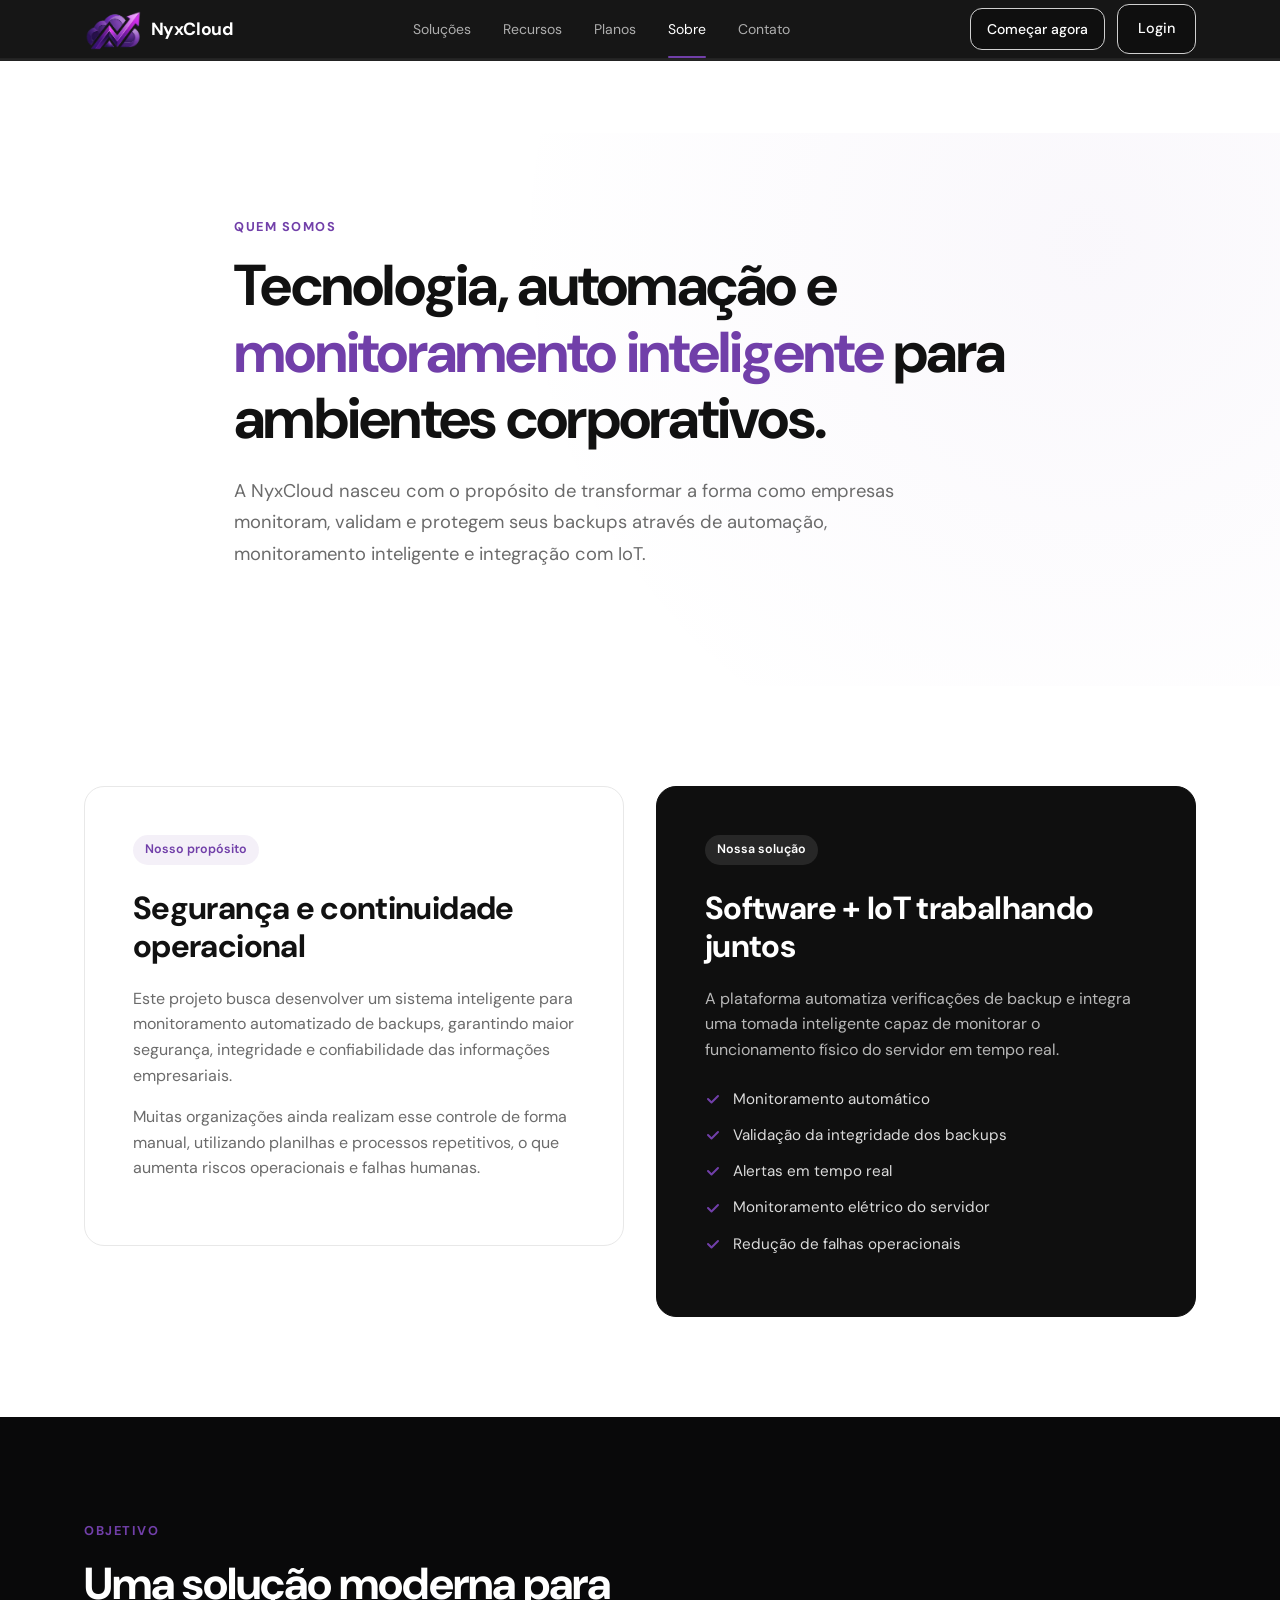
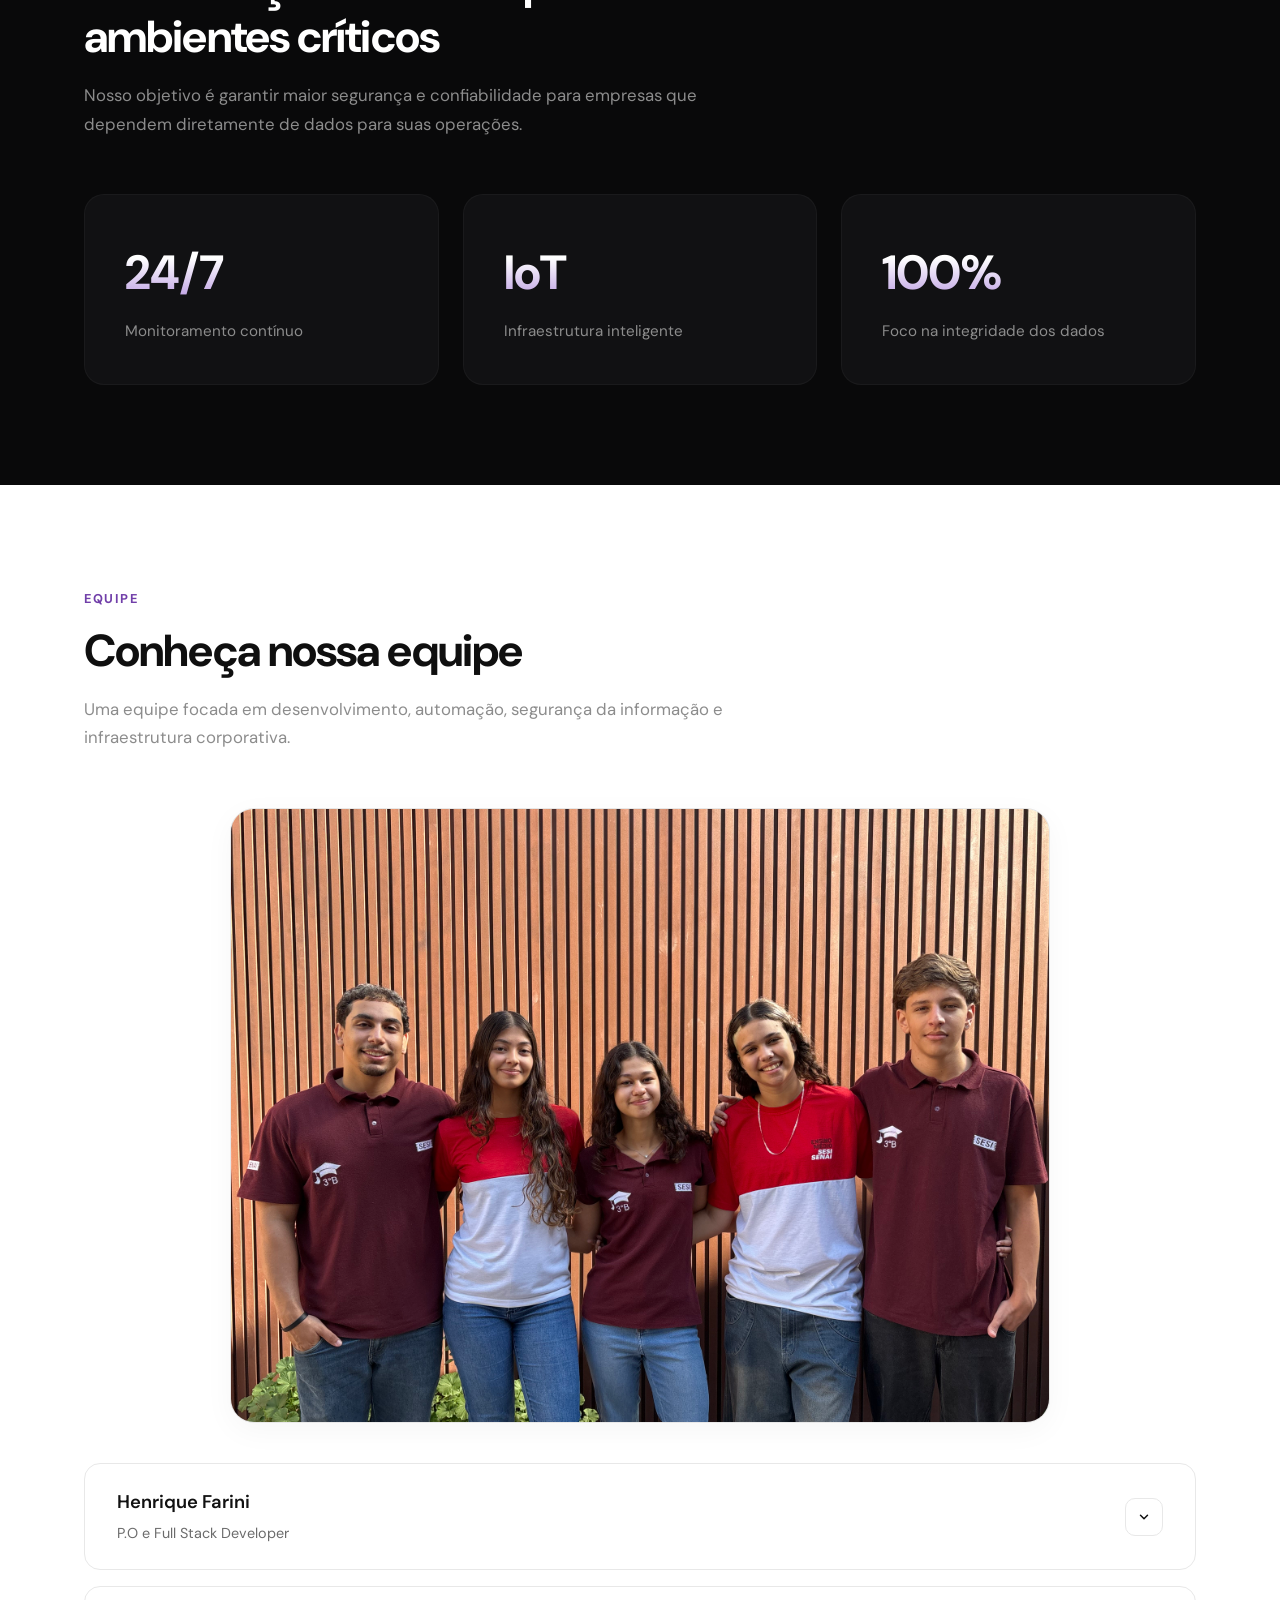
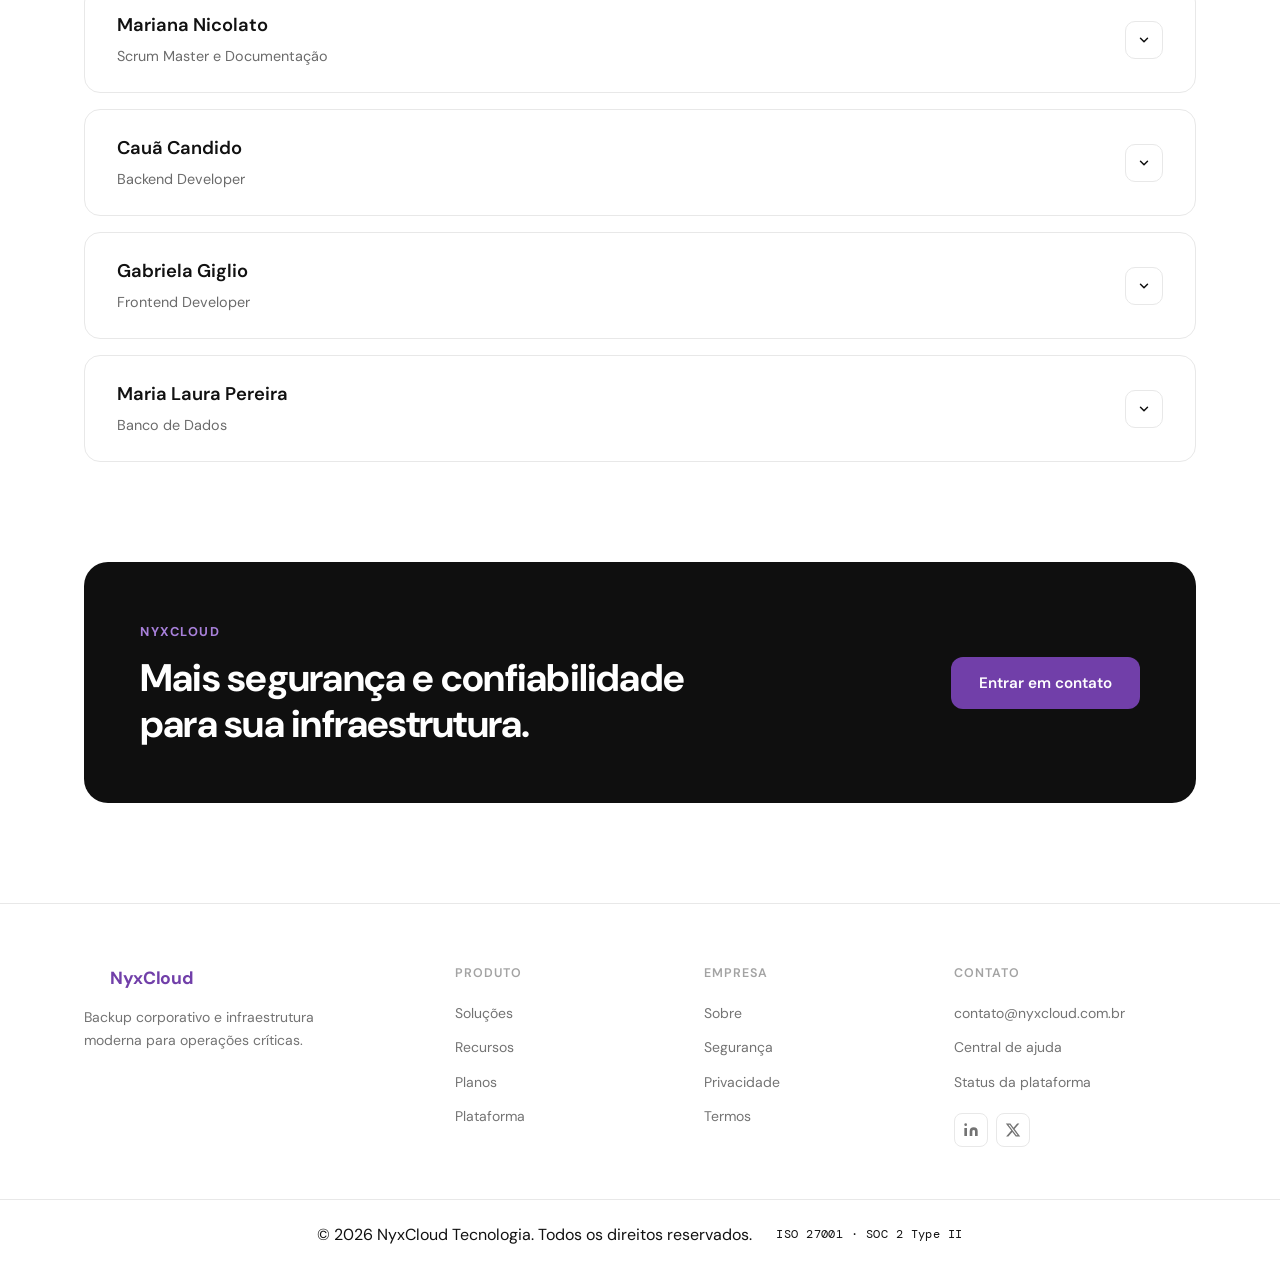
==== commit 02839148: "Subimos a 1vez" ====
--- a/about.html
+++ b/about.html
@@ -9,30 +9,48 @@
   <link rel="preconnect" href="https://fonts.gstatic.com" crossorigin>
   <link href="https://fonts.googleapis.com/css2?family=DM+Sans:ital,opsz,wght@0,9..40,300;0,9..40,400;0,9..40,500;0,9..40,600;0,9..40,700;1,9..40,400&family=DM+Mono:wght@400;500&display=swap" rel="stylesheet">
 
-  <link rel="stylesheet" href="style.css" />
-  <link rel="stylesheet" href="about.css" />
+  <link rel="stylesheet" href="css/style.css" />
+  <link rel="stylesheet" href="css/about.css" />
+  <link rel="icon" type="image/x-icon" href="img/fav.ico">
 </head>
 <body>
-
-  <header class="header" id="header">
-    <div class="container nav-container">
-      <a href="index.html" class="logo">
-        <svg width="20" height="20" viewBox="0 0 20 20" fill="none" aria-hidden="true">
-         
-        </svg>
-        NyxCloud
+<header class="header" id="header">
+  <div class="container nav-container">
+
+     <a href="index.html" class="logo">
+        <img src="img/icone.png" alt="imglogo"> NyxCloud
       </a>
 
-      <nav class="nav" id="nav" aria-label="Navegação principal">
-        <a href="index.html#solutions">Soluções</a>
-        <a href="index.html#features">Recursos</a>
-        <a href="#" class="active">Sobre nós</a>
-        <a href="index.html#contact">Contato</a>
-      </nav>
-
-     
+    <nav class="nav" id="nav" aria-label="Navegação principal">
+      <a href="index.html#solutions">Soluções</a>
+      <a href="index.html#features">Recursos</a>
+      <a href="index.html#pricing">Planos</a>
+      <a href="about.html" class="nav-active">Sobre</a>
+      <a href="index.html#contact">Contato</a>
+    </nav>
+
+    <div class="nav-actions">
+      <a href="index.html#contact" class="btn btn-primary btn-sm">Começar agora</a>
+      <a href="back/index.php" class="btn btn-primary">Login</a>
+
+      <button class="menu-toggle" id="menuToggle" aria-label="Abrir menu" aria-expanded="false">
+        <span></span>
+        <span></span>
+      </button>
     </div>
-  </header>
+
+  </div>
+
+  <div class="mobile-menu" id="mobileMenu" aria-hidden="true">
+    <a href="index.html#solutions">Soluções</a>
+    <a href="index.html#features">Recursos</a>
+    <a href="index.html#pricing">Planos</a>
+    <a href="about.html" class="nav-active">Sobre</a>
+    <a href="index.html#contact">Contato</a>
+    <a href="index.html#contact" class="btn btn-primary">Começar agora</a>
+    <a href="back/index.php" class="btn btn-primary">Login</a>
+  </div>
+</header>
 
   <div class="mobile-menu" id="mobileMenu" aria-hidden="true">
     <nav class="mobile-nav">
@@ -136,8 +154,10 @@
         </div>
 
         <div class="team-photo">
-          <div class="photo-placeholder">FOTO DA EQUIPE</div>
-        </div>
+          <img src="img/foto_nos.jpeg" alt="Foto da Equipe">
+        </div>
+
+
 
         <div class="team-grid">
           <div class="member-card">
@@ -203,7 +223,7 @@
           <div class="member-card">
             <div class="member-header">
               <div>
-                <h3>Maria Laura Rosa</h3>
+                <h3>Maria Laura Pereira</h3>
                 <span>Banco de Dados</span>
               </div>
               <button class="toggle-btn" aria-label="Expandir informações">
@@ -237,7 +257,6 @@
       <div class="footer-brand">
         <a href="index.html" class="logo logo-footer">
           <svg width="18" height="18" viewBox="0 0 20 20" fill="none" aria-hidden="true">
-            <path d="M10 2L3 6V10C3 14.4 6.1 18.5 10 19C13.9 18.5 17 14.4 17 10V6L10 2Z" fill="currentColor"/>
           </svg>
           NyxCloud
         </a>
--- a/css/style.css
+++ b/css/style.css
@@ -0,0 +1,1890 @@
+/* ============================================
+   NYXCLOUD — style.css
+   Premium SaaS · Monochromatic · Production
+   ============================================ */
+
+/* ============================================
+   RESET & BASE
+============================================ */
+
+
+*, *::before, *::after {
+  margin: 0;
+  padding: 0;
+  box-sizing: border-box;
+}
+
+html {
+  scroll-behavior: smooth;
+  -webkit-text-size-adjust: 100%;
+}
+
+body {
+  font-family: "DM Sans", system-ui, sans-serif;
+  background: #ffffff;
+  color: #111111;
+  line-height: 1.6;
+  overflow-x: hidden;
+  -webkit-font-smoothing: antialiased;
+}
+
+img, svg {
+  display: block;
+  max-width: 100%;
+}
+
+a {
+  text-decoration: none;
+  color: inherit;
+}
+
+button, input, textarea, select {
+  font-family: inherit;
+  font-size: inherit;
+}
+
+/* ============================================
+   DESIGN TOKENS
+============================================ */
+
+:root {
+  /* Colors */
+  --ink:         #0f0f0f;
+  --ink-soft:    #1a1a1a;
+  --white:       #ffffff;
+
+  --gray-50:     #f7f7f7;
+  --gray-100:    #f2f2f2;
+  --gray-200:    #e8e8e8;
+  --gray-300:    #d4d4d4;
+  --gray-400:    #a3a3a3;
+  --gray-500:    #737373;
+  --gray-600:    #525252;
+
+  /* Borders */
+  --border:         1px solid #e8e8e8;
+  --border-dark:    1px solid #d0d0d0;
+
+  /* Radius */
+  --r-sm:    8px;
+  --r-md:    12px;
+  --r-lg:    16px;
+  --r-xl:    20px;
+
+  /* Shadows */
+  --shadow-xs:  0 1px 3px rgba(0,0,0,0.05);
+  --shadow-sm:  0 2px 8px rgba(0,0,0,0.06), 0 1px 3px rgba(0,0,0,0.04);
+  --shadow-md:  0 8px 24px rgba(0,0,0,0.07), 0 2px 6px rgba(0,0,0,0.04);
+
+  /* Layout */
+  --max-w:   1160px;
+  --pad-x:   24px;
+
+  /* Section spacing */
+  --section-y:     100px;
+  --section-y-sm:  64px;
+}
+
+/* ============================================
+   LAYOUT UTILITIES
+============================================ */
+
+.container {
+  width: 100%;
+  max-width: var(--max-w);
+  margin: 0 auto;
+  padding: 0 var(--pad-x);
+}
+
+.section {
+  padding: var(--section-y) 0;
+}
+
+.section-muted {
+  background: var(--gray-50);
+}
+
+.w-full {
+  width: 100%;
+}
+
+/* ============================================
+   TYPOGRAPHY
+============================================ */
+
+.eyebrow {
+  display: inline-block;
+  font-size: 0.75rem;
+  font-weight: 600;
+  letter-spacing: 0.1em;
+  text-transform: uppercase;
+  color: var(--gray-500);
+  margin-bottom: 18px;
+}
+
+.section-header {
+  max-width: 640px;
+  margin-bottom: 64px;
+}
+
+.section-header h2 {
+  font-size: clamp(1.9rem, 4vw, 3rem);
+  font-weight: 700;
+  line-height: 1.12;
+  letter-spacing: -0.035em;
+  margin-bottom: 16px;
+  color: var(--ink);
+}
+
+.section-header p {
+  font-size: 1rem;
+  color: var(--gray-500);
+  line-height: 1.7;
+}
+
+/* ============================================
+   BUTTONS
+============================================ */
+
+.btn {
+  display: inline-flex;
+  align-items: center;
+  justify-content: center;
+  gap: 8px;
+  padding: 12px 20px;
+  border-radius: var(--r-md);
+  font-size: 0.9rem;
+  font-weight: 500;
+  cursor: pointer;
+  border: none;
+  transition: background 0.2s ease, opacity 0.2s ease, color 0.2s ease;
+  white-space: nowrap;
+}
+
+.btn-sm {
+  padding: 9px 16px;
+  font-size: 0.875rem;
+}
+
+.btn-primary {
+  background: var(--ink);
+  color: var(--white);
+  border: var(--border-dark);
+}
+
+.btn-primary:hover {
+  background: #713fa9;
+  opacity: 0.88;
+}
+
+.btn-outline {
+  background: transparent;
+  color: var(--ink);
+  border: var(--border-dark);
+}
+
+.btn-outline:hover {
+  background: var(--gray-100);
+}
+
+.btn-ghost {
+  background: transparent;
+  color: var(--gray-600);
+  border: var(--border);
+}
+
+.btn-ghost:hover {
+  background: #713fa9;;
+  color: var(--white);
+}
+
+/* ============================================
+   HEADER
+============================================ */
+
+.header {
+  position: sticky;
+  top: 0;
+  z-index: 100;
+  background: rgba(15, 15, 15, 0.97);
+  backdrop-filter: blur(12px);
+  -webkit-backdrop-filter: blur(12px);
+  border-bottom: 1px solid rgba(255,255,255,0.07);
+}
+
+.nav-container {
+  height: 58px;
+  display: flex;
+  align-items: center;
+  justify-content: space-between;
+  gap: 40px;
+}
+
+.logo {
+  display: flex;
+  align-items: center;
+  gap: 8px;
+  color: var(--white);
+  font-size: 1.1rem;
+  font-weight: 700;
+  letter-spacing: -0.02em;
+  flex-shrink: 0;
+}
+
+.logo svg {
+  color: var(--white);
+}
+
+.nav {
+  display: flex;
+  align-items: center;
+  gap: 32px;
+  flex: 1;
+  justify-content: center;
+}
+
+.nav a {
+  color: rgba(255,255,255,0.65);
+  font-size: 0.875rem;
+  font-weight: 400;
+  transition: color 0.2s ease;
+}
+
+.nav a:hover {
+  color: var(--white);
+}
+
+.nav-actions {
+  display: flex;
+  align-items: center;
+  gap: 12px;
+  flex-shrink: 0;
+}
+
+/* Menu Toggle */
+.menu-toggle {
+  display: none;
+  flex-direction: column;
+  justify-content: center;
+  gap: 5px;
+  background: transparent;
+  border: none;
+  cursor: pointer;
+  padding: 4px;
+}
+
+.menu-toggle span {
+  width: 22px;
+  height: 1.5px;
+  background: var(--white);
+  transition: transform 0.2s ease, opacity 0.2s ease;
+  display: block;
+}
+
+/* Mobile Menu */
+.mobile-menu {
+  display: flex;
+  flex-direction: column;
+  gap: 0;
+  background: #111111;
+  border-top: 1px solid rgba(255,255,255,0.07);
+  padding: 0 var(--pad-x);
+  max-height: 0;
+  overflow: hidden;
+  transition: max-height 0.35s ease, padding 0.35s ease;
+}
+
+.mobile-menu.active {
+  max-height: 420px;
+  padding: 20px var(--pad-x) 28px;
+  gap: 4px;
+}
+
+.mobile-menu a {
+  color: rgba(255,255,255,0.75);
+  font-size: 0.95rem;
+  padding: 11px 0;
+  border-bottom: 1px solid rgba(255,255,255,0.06);
+  transition: color 0.2s ease;
+}
+
+.mobile-menu a:last-child {
+  border-bottom: none;
+  margin-top: 16px;
+}
+
+.mobile-menu .btn {
+  display: flex;
+  width: 100%;
+}
+
+/* ============================================
+   HERO
+============================================ */
+
+.hero {
+  padding-top: 80px;
+  padding-bottom: 100px;
+  overflow: hidden;
+}
+
+.hero-grid {
+  display: grid;
+  grid-template-columns: 1fr 1fr;
+  gap: 72px;
+  align-items: center;
+}
+
+.hero-content h1 {
+  font-size: clamp(2.2rem, 5vw, 3.8rem);
+  font-weight: 700;
+  line-height: 1.06;
+  letter-spacing: -0.045em;
+  margin-bottom: 22px;
+  color: var(--ink);
+}
+
+.hero-content p {
+  font-size: 1.05rem;
+  color: var(--gray-500);
+  line-height: 1.75;
+  max-width: 480px;
+  margin-bottom: 36px;
+}
+
+.hero-actions {
+  display: flex;
+  align-items: center;
+  gap: 12px;
+  margin-bottom: 56px;
+}
+
+.hero-stats {
+  display: flex;
+  align-items: center;
+  gap: 0;
+}
+
+.stat-item {
+  padding-right: 32px;
+}
+
+.stat-item:last-child {
+  padding-right: 0;
+}
+
+.stat-item strong {
+  display: block;
+  font-size: 1.35rem;
+  font-weight: 700;
+  letter-spacing: -0.03em;
+  color: var(--ink);
+  margin-bottom: 3px;
+}
+
+.stat-item span {
+  font-size: 0.8rem;
+  color: var(--gray-400);
+  font-weight: 400;
+}
+
+.stat-divider {
+  width: 1px;
+  height: 36px;
+  background: var(--gray-200);
+  margin: 0 32px 0 0;
+  flex-shrink: 0;
+}
+
+/* ============================================
+   HERO DASHBOARD WINDOW
+============================================ */
+
+.hero-visual {
+  position: relative;
+}
+
+.dash-window {
+  background: var(--white);
+  border: var(--border);
+  border-radius: var(--r-xl);
+  box-shadow: var(--shadow-md);
+  overflow: hidden;
+}
+
+.dash-bar {
+  display: flex;
+  align-items: center;
+  gap: 12px;
+  padding: 14px 18px;
+  border-bottom: var(--border);
+  background: var(--gray-50);
+}
+
+.dash-dots {
+  display: flex;
+  gap: 5px;
+}
+
+.dash-dots span {
+  width: 9px;
+  height: 9px;
+  border-radius: 50%;
+  background: #713fa9;
+}
+
+.dash-label {
+  font-size: 0.8rem;
+  font-weight: 500;
+  color: var(--gray-500);
+  flex: 1;
+  text-align: center;
+}
+
+.dash-status {
+  display: flex;
+  align-items: center;
+  gap: 6px;
+  font-size: 0.75rem;
+  color: var(--gray-500);
+  font-family: "DM Mono", monospace;
+}
+
+.dot-live {
+  width: 6px;
+  height: 6px;
+  border-radius: 50%;
+  background: #22c55e;
+  display: inline-block;
+  animation: pulse-live 2s ease infinite;
+}
+
+@keyframes pulse-live {
+  0%, 100% { opacity: 1; }
+  50% { opacity: 0.4; }
+}
+
+.dash-body {
+  padding: 18px;
+  display: flex;
+  flex-direction: column;
+  gap: 14px;
+}
+
+/* Metrics Row */
+.dash-metrics {
+  display: grid;
+  grid-template-columns: repeat(3, 1fr);
+  gap: 10px;
+}
+
+.dash-metric {
+  background: var(--gray-150);
+  border: var(--border);
+  border-radius: var(--r-md);
+  padding: 14px;
+}
+
+.metric-label {
+  display: block;
+  font-size: 0.72rem;
+  color: var(--gray-400);
+  margin-bottom: 6px;
+  font-weight: 500;
+}
+
+.metric-value {
+  display: block;
+  font-size: 1.35rem;
+  font-weight: 700;
+  letter-spacing: -0.03em;
+  color: var(--ink);
+  margin-bottom: 8px;
+  font-family: "DM Mono", monospace;
+}
+
+.metric-bar {
+  height: 3px;
+  background: var(--gray-200);
+  border-radius: 99px;
+}
+
+.metric-fill {
+  height: 100%;
+  background: var(--ink);
+  border-radius: 99px;
+}
+
+.metric-trend {
+  font-size: 0.72rem;
+  color: var(--gray-400);
+  font-family: "DM Mono", monospace;
+}
+
+.metric-trend.up {
+  color: #16a34a;
+}
+
+/* Chart */
+.dash-chart-wrap {
+  background: var(--gray-50);
+  border: var(--border);
+  border-radius: var(--r-md);
+  padding: 16px;
+}
+
+.dash-chart-header {
+  display: flex;
+  justify-content: space-between;
+  align-items: center;
+  margin-bottom: 14px;
+}
+
+.dash-chart-header span {
+  font-size: 0.78rem;
+  font-weight: 500;
+  color: var(--gray-600);
+}
+
+.chart-period {
+  font-size: 0.72rem !important;
+  color: var(--gray-400) !important;
+  font-family: "DM Mono", monospace;
+}
+
+.dash-chart {
+  height: 100px;
+}
+
+.chart-bars {
+  height: 100%;
+  display: flex;
+  align-items: flex-end;
+  gap: 6px;
+}
+
+.bar-col {
+  flex: 1;
+  display: flex;
+  flex-direction: column;
+  align-items: center;
+  height: 100%;
+  gap: 4px;
+}
+
+.bar {
+  width: 100%;
+  background: var(--gray-200);
+  border-radius: 4px 4px 0 0;
+  transition: background 0.2s;
+  flex-shrink: 0;
+}
+
+.bar.active {
+  background: var(--ink);
+}
+
+.bar-col span {
+  font-size: 0.62rem;
+  color: var(--gray-400);
+  font-family: "DM Mono", monospace;
+  white-space: nowrap;
+}
+
+/* Activity */
+.dash-activity {
+  background: var(--gray-50);
+  border: var(--border);
+  border-radius: var(--r-md);
+  padding: 14px;
+}
+
+.activity-header {
+  font-size: 0.78rem;
+  font-weight: 500;
+  color: var(--gray-600);
+  margin-bottom: 12px;
+}
+
+.activity-item {
+  display: flex;
+  align-items: center;
+  gap: 10px;
+  padding: 7px 0;
+  border-bottom: var(--border);
+}
+
+.activity-item:last-child {
+  border-bottom: none;
+  padding-bottom: 0;
+}
+
+.act-dot {
+  width: 6px;
+  height: 6px;
+  border-radius: 50%;
+  flex-shrink: 0;
+}
+
+.act-dot.success { background: #22c55e; }
+.act-dot.pending { background: var(--gray-300); }
+
+.act-text {
+  font-size: 0.78rem;
+  color: var(--gray-600);
+  flex: 1;
+}
+
+.act-time {
+  font-size: 0.7rem;
+  color: var(--gray-400);
+  font-family: "DM Mono", monospace;
+  white-space: nowrap;
+}
+
+/* ============================================
+   TRUST
+============================================ */
+
+.trust-section {
+  padding: 56px 0;
+  border-top: var(--border);
+  border-bottom: var(--border);
+}
+
+.trust-label {
+  text-align: center;
+  font-size: 0.8rem;
+  color: var(--gray-400);
+  margin-bottom: 28px;
+  font-weight: 400;
+}
+
+.trust-logos {
+  display: flex;
+  align-items: center;
+  justify-content: center;
+  gap: 48px;
+  flex-wrap: wrap;
+}
+
+.trust-logos span {
+  font-size: 0.95rem;
+  font-weight: 600;
+  color: var(--gray-300);
+  letter-spacing: 0.01em;
+  transition: color 0.2s ease;
+}
+
+.trust-logos span:hover {
+  color: var(--gray-400);
+}
+
+/* ============================================
+   SOLUTIONS
+============================================ */
+
+.solutions-grid {
+  display: grid;
+  grid-template-columns: repeat(3, 1fr);
+  gap: 1px;
+  background: var(--gray-200);
+  border: var(--border);
+  border-radius: var(--r-lg);
+  overflow: hidden;
+}
+
+.solution-card {
+  background: var(--white);
+  padding: 36px 32px;
+  transition: background 0.2s ease;
+}
+
+.solution-card:hover {
+  background: var(--gray-50);
+}
+
+.icon-wrap {
+  width: 40px;
+  height: 40px;
+  display: flex;
+  align-items: center;
+  justify-content: center;
+  background: var(--gray-100);
+  border-radius: var(--r-sm);
+  margin-bottom: 22px;
+  color: var(--gray-600);
+}
+
+.solution-card h3 {
+  font-size: 1rem;
+  font-weight: 600;
+  color: var(--ink);
+  margin-bottom: 10px;
+  letter-spacing: -0.01em;
+}
+
+.solution-card p {
+  font-size: 0.9rem;
+  color: var(--gray-700);
+  line-height: 1.65;
+  margin-bottom: 20px;
+}
+
+.card-link {
+  font-size: 0.82rem;
+  font-weight: 500;
+  color: #713fa9;
+  transition: color 0.2s ease;
+}
+
+.card-link:hover {
+  color: #5a2d7a;
+}
+
+/* ============================================
+   FEATURES
+============================================ */
+
+.features-grid {
+  display: grid;
+  grid-template-columns: repeat(3, 1fr);
+  gap: 0;
+}
+
+.feature-item {
+  padding: 36px 32px;
+  border-top: var(--border);
+  border-right: var(--border);
+}
+
+.feature-item:nth-child(3n) {
+  border-right: none;
+}
+
+.feature-item h3 {
+  font-size: 0.95rem;
+  font-weight: 600;
+  color: var(--ink);
+  margin-bottom: 10px;
+  letter-spacing: -0.01em;
+}
+
+.feature-item p {
+  font-size: 0.88rem;
+  color: var(--gray-500);
+  line-height: 1.65;
+}
+
+/* ============================================
+   DASHBOARD PREVIEW SECTION
+============================================ */
+
+.dash-preview-section {
+  display: grid;
+  grid-template-columns: 1fr 1.1fr;
+  gap: 80px;
+  align-items: center;
+}
+
+.dash-preview-text h2 {
+  font-size: clamp(1.8rem, 3.5vw, 2.6rem);
+  font-weight: 700;
+  line-height: 1.15;
+  letter-spacing: -0.035em;
+  margin-bottom: 18px;
+  color: var(--ink);
+}
+
+.dash-preview-text p {
+  font-size: 0.95rem;
+  color: var(--gray-500);
+  line-height: 1.75;
+  margin-bottom: 32px;
+}
+
+.feature-list {
+  list-style: none;
+  display: flex;
+  flex-direction: column;
+  gap: 12px;
+}
+
+.feature-list li {
+  display: flex;
+  align-items: center;
+  gap: 10px;
+  font-size: 0.9rem;
+  color: var(--gray-600);
+}
+
+.feature-list svg {
+  flex-shrink: 0;
+  color: var(--gray-400);
+}
+
+/* Preview Window */
+.preview-window {
+  background: var(--white);
+  border: var(--border);
+  border-radius: var(--r-xl);
+  box-shadow: var(--shadow-md);
+  overflow: hidden;
+}
+
+.preview-topbar {
+  display: flex;
+  align-items: center;
+  justify-content: space-between;
+  padding: 12px 18px;
+  border-bottom: var(--border);
+  background: var(--gray-50);
+}
+
+.preview-nav-items {
+  display: flex;
+  gap: 4px;
+}
+
+.pnav {
+  font-size: 0.78rem;
+  padding: 5px 10px;
+  border-radius: var(--r-sm);
+  color: var(--gray-400);
+  cursor: pointer;
+  font-weight: 500;
+}
+
+.pnav.active {
+  background: var(--white);
+  color: var(--ink);
+  border: var(--border);
+  box-shadow: var(--shadow-xs);
+}
+
+.preview-time {
+  font-size: 0.72rem;
+  color: var(--gray-400);
+  font-family: "DM Mono", monospace;
+}
+
+.preview-body {
+  padding: 18px;
+  display: flex;
+  flex-direction: column;
+  gap: 14px;
+}
+
+.preview-kpis {
+  display: grid;
+  grid-template-columns: repeat(3, 1fr);
+  gap: 10px;
+}
+
+.kpi-card {
+  background: var(--gray-50);
+  border: var(--border);
+  border-radius: var(--r-md);
+  padding: 14px;
+}
+
+.kpi-card span {
+  display: block;
+  font-size: 0.72rem;
+  color: var(--gray-400);
+  margin-bottom: 6px;
+  font-weight: 500;
+}
+
+.kpi-card strong {
+  display: block;
+  font-size: 1.4rem;
+  font-weight: 700;
+  letter-spacing: -0.03em;
+  color: var(--ink);
+  margin-bottom: 4px;
+  font-family: "DM Mono", monospace;
+}
+
+.kpi-status {
+  font-size: 0.7rem;
+  color: var(--gray-400);
+  font-style: normal;
+  font-family: "DM Mono", monospace;
+}
+
+.kpi-status.ok {
+  color: #16a34a;
+}
+
+.preview-list-wrap {
+  background: var(--gray-50);
+  border: var(--border);
+  border-radius: var(--r-md);
+  overflow: hidden;
+}
+
+.plist-header {
+  display: flex;
+  justify-content: space-between;
+  align-items: center;
+  padding: 12px 16px;
+  border-bottom: var(--border);
+}
+
+.plist-header span {
+  font-size: 0.78rem;
+  font-weight: 500;
+  color: var(--gray-600);
+}
+
+.plist-view-all {
+  font-size: 0.72rem !important;
+  color: var(--gray-400) !important;
+  cursor: pointer;
+}
+
+.plist-item {
+  display: flex;
+  align-items: center;
+  gap: 10px;
+  padding: 10px 16px;
+  border-bottom: var(--border);
+  background: var(--white);
+  font-size: 0.78rem;
+}
+
+.plist-item:last-child {
+  border-bottom: none;
+}
+
+.pstatus-dot {
+  width: 6px;
+  height: 6px;
+  border-radius: 50%;
+  flex-shrink: 0;
+}
+
+.pstatus-dot.ok { background: #22c55e; }
+.pstatus-dot.running {
+  background: #f59e0b;
+  animation: pulse-live 1.5s ease infinite;
+}
+
+.plist-name {
+  flex: 1;
+  color: var(--gray-700);
+  font-weight: 500;
+  font-family: "DM Mono", monospace;
+  font-size: 0.75rem !important;
+  color: var(--ink) !important;
+}
+
+.plist-type {
+  color: var(--gray-400) !important;
+}
+
+.plist-ts {
+  color: var(--gray-400) !important;
+  font-family: "DM Mono", monospace;
+  white-space: nowrap;
+}
+
+/* ============================================
+   PRICING
+============================================ */
+
+.pricing-grid {
+  display: grid;
+  grid-template-columns: repeat(3, 1fr);
+  gap: 20px;
+  align-items: start;
+}
+
+.pricing-card {
+  background: var(--white);
+  border: var(--border);
+  border-radius: var(--r-xl);
+  padding: 36px 32px;
+  position: relative;
+  transition: box-shadow 0.2s ease;
+}
+
+.pricing-card:hover {
+  box-shadow: var(--shadow-sm);
+}
+
+.pricing-card.featured {
+  border-color: var(--ink);
+  padding-top: 28px;
+}
+
+.plan-badge {
+  display: inline-block;
+  padding: 4px 10px;
+  color: var(--white);
+  border-radius: 99px;
+  font-size: 0.72rem;
+  font-weight: 600;
+  margin-bottom: 20px;
+  letter-spacing: 0.02em;
+}
+
+.plan-header h3 {
+  font-size: 1.1rem;
+  font-weight: 700;
+  color: var(--ink);
+  margin-bottom: 8px;
+  letter-spacing: -0.02em;
+}
+
+.plan-header p {
+  font-size: 0.85rem;
+  color: var(--gray-500);
+  line-height: 1.6;
+  margin-bottom: 28px;
+}
+
+.plan-price {
+  margin-bottom: 28px;
+  padding-bottom: 28px;
+  border-bottom: var(--border);
+}
+
+.plan-price strong {
+  font-size: 2.2rem;
+  font-weight: 700;
+  letter-spacing: -0.04em;
+  color: var(--ink);
+  font-family: "DM Mono", monospace;
+}
+
+.plan-price span {
+  font-size: 0.875rem;
+  color: var(--gray-500);
+  margin-left: 2px;
+}
+
+.plan-features {
+  list-style: none;
+  display: flex;
+  flex-direction: column;
+  gap: 0;
+  margin-bottom: 28px;
+}
+
+.plan-features li {
+  padding: 11px 0;
+  font-size: 0.875rem;
+  color: var(--gray-600);
+  border-bottom: var(--border);
+  display: flex;
+  align-items: center;
+  gap: 8px;
+}
+
+.plan-features li::before {
+  content: '';
+  width: 5px;
+  height: 5px;
+  border-radius: 50%;
+  background: var(--gray-300);
+  flex-shrink: 0;
+}
+
+.plan-features li:last-child {
+  border-bottom: none;
+}
+
+/* ============================================
+   TESTIMONIALS
+============================================ */
+
+.testimonial-slider {
+  max-width: 720px;
+}
+
+.testimonial {
+  display: none;
+  background: var(--white);
+  border: var(--border);
+  border-radius: var(--r-xl);
+  padding: 44px;
+}
+
+.testimonial.active {
+  display: block;
+}
+
+.testimonial blockquote {
+  font-size: 1.15rem;
+  line-height: 1.65;
+  color: var(--ink);
+  font-weight: 400;
+  margin-bottom: 30px;
+  font-style: italic;
+}
+
+.testimonial-author {
+  display: flex;
+  align-items: center;
+  gap: 14px;
+}
+
+.author-avatar {
+  width: 40px;
+  height: 40px;
+  border-radius: 50%;
+  background: var(--gray-100);
+  border: var(--border);
+  display: flex;
+  align-items: center;
+  justify-content: center;
+  font-size: 0.75rem;
+  font-weight: 600;
+  color: var(--gray-500);
+  flex-shrink: 0;
+}
+
+.testimonial-author strong {
+  display: block;
+  font-size: 0.9rem;
+  font-weight: 600;
+  color: var(--ink);
+  margin-bottom: 2px;
+}
+
+.testimonial-author span {
+  font-size: 0.82rem;
+  color: var(--gray-500);
+}
+
+.testimonial-footer {
+  display: flex;
+  align-items: center;
+  justify-content: space-between;
+  margin-top: 20px;
+}
+
+.testimonial-dots {
+  display: flex;
+  gap: 6px;
+}
+
+.dot {
+  width: 6px;
+  height: 6px;
+  border-radius: 50%;
+  background: var(--gray-300);
+  border: none;
+  cursor: pointer;
+  padding: 0;
+  transition: background 0.2s ease, transform 0.2s ease;
+}
+
+.dot.active {
+  background: var(--ink);
+  transform: scale(1.3);
+}
+
+.testimonial-nav {
+  display: flex;
+  gap: 8px;
+}
+
+.testimonial-nav button {
+  width: 36px;
+  height: 36px;
+  border-radius: var(--r-sm);
+  border: var(--border);
+  background: var(--white);
+  cursor: pointer;
+  font-size: 0.9rem;
+  color: var(--gray-500);
+  transition: background 0.2s ease, color 0.2s ease;
+}
+
+.testimonial-nav button:hover {
+  background: var(--gray-100);
+  color: var(--ink);
+}
+
+/* ============================================
+   ABOUT
+============================================ */
+
+.about-grid {
+  display: grid;
+  grid-template-columns: 1fr 1fr;
+  gap: 80px;
+  align-items: start;
+}
+
+.about-text h2 {
+  font-size: clamp(1.8rem, 3.5vw, 2.6rem);
+  font-weight: 700;
+  line-height: 1.15;
+  letter-spacing: -0.035em;
+  margin-bottom: 18px;
+  color: var(--ink);
+}
+
+.about-text p {
+  font-size: 0.95rem;
+  color: var(--gray-500);
+  line-height: 1.75;
+  margin-bottom: 16px;
+}
+
+.about-text p:last-child {
+  margin-bottom: 0;
+}
+
+.about-pillars {
+  display: grid;
+  grid-template-columns: 1fr 1fr;
+  gap: 1px;
+  background: var(--gray-200);
+  border: var(--border);
+  border-radius: var(--r-lg);
+  overflow: hidden;
+}
+
+.pillar {
+  background: var(--white);
+  padding: 28px;
+}
+
+.pillar h4 {
+  font-size: 0.9rem;
+  font-weight: 600;
+  color: var(--ink);
+  margin-bottom: 10px;
+  letter-spacing: -0.01em;
+}
+
+.pillar p {
+  font-size: 0.85rem;
+  color: var(--gray-500);
+  line-height: 1.65;
+}
+
+/* ============================================
+   CONTACT
+============================================ */
+
+.contact-grid {
+  display: grid;
+  grid-template-columns: 1fr 1.2fr;
+  gap: 80px;
+  align-items: start;
+}
+
+.contact-info h2 {
+  font-size: clamp(1.8rem, 3.5vw, 2.6rem);
+  font-weight: 700;
+  line-height: 1.15;
+  letter-spacing: -0.035em;
+  margin-bottom: 18px;
+  color: var(--ink);
+}
+
+.contact-info p {
+  font-size: 0.95rem;
+  color: var(--gray-500);
+  line-height: 1.75;
+  margin-bottom: 36px;
+}
+
+.contact-details {
+  display: flex;
+  flex-direction: column;
+  gap: 20px;
+}
+
+.contact-detail-item {
+  display: flex;
+  flex-direction: column;
+  gap: 3px;
+}
+
+.detail-label {
+  font-size: 0.75rem;
+  font-weight: 600;
+  letter-spacing: 0.06em;
+  text-transform: uppercase;
+  color: var(--gray-400);
+}
+
+.contact-detail-item span:last-child {
+  font-size: 0.9rem;
+  color: var(--gray-600);
+}
+
+/* Contact Form */
+.contact-form {
+  background: var(--gray-50);
+  border: var(--border);
+  border-radius: var(--r-xl);
+  padding: 36px;
+}
+
+.form-row {
+  display: grid;
+  grid-template-columns: 1fr 1fr;
+  gap: 16px;
+}
+
+.form-group {
+  margin-bottom: 18px;
+}
+
+.form-group:last-of-type {
+  margin-bottom: 24px;
+}
+
+.form-group label {
+  display: block;
+  font-size: 0.82rem;
+  font-weight: 500;
+  color: var(--gray-600);
+  margin-bottom: 7px;
+}
+
+.form-group input,
+.form-group textarea {
+  width: 100%;
+  padding: 12px 14px;
+  border: var(--border);
+  border-radius: var(--r-md);
+  background: var(--white);
+  font-size: 0.9rem;
+  color: var(--ink);
+  outline: none;
+  transition: border-color 0.2s ease, box-shadow 0.2s ease;
+}
+
+.form-group input::placeholder,
+.form-group textarea::placeholder {
+  color: var(--gray-300);
+}
+
+.form-group input:focus,
+.form-group textarea:focus {
+  border-color: var(--gray-400);
+  box-shadow: 0 0 0 3px rgba(0,0,0,0.04);
+}
+
+.form-group textarea {
+  resize: vertical;
+  min-height: 110px;
+}
+
+.form-message {
+  margin-top: 14px;
+  font-size: 0.85rem;
+  color: var(--gray-500);
+  min-height: 20px;
+}
+
+/* ============================================
+   FOOTER
+============================================ */
+
+.footer {
+  border-top: var(--border);
+  background: var(--white);
+  padding-top: 60px;
+}
+
+.footer-grid {
+  display: grid;
+  grid-template-columns: 1.6fr 1fr 1fr 1.2fr;
+  gap: 48px;
+  padding-bottom: 52px;
+}
+
+.footer-brand .logo-footer {
+  color: #713fa9;
+  margin-bottom: 14px;
+}
+
+.footer-brand .logo-footer svg {
+    color: #713fa9;
+}
+
+.footer-brand p {
+  font-size: 0.875rem;
+  color: var(--gray-500);
+  line-height: 1.65;
+  max-width: 260px;
+}
+
+.footer-col h5 {
+  font-size: 0.78rem;
+  font-weight: 600;
+  letter-spacing: 0.08em;
+  text-transform: uppercase;
+  color: var(--gray-400);
+  margin-bottom: 18px;
+}
+
+.footer-col a {
+  display: block;
+  font-size: 0.875rem;
+  color: var(--gray-500);
+  margin-bottom: 12px;
+  transition: color 0.2s ease;
+}
+
+.footer-col a:hover {
+    color: #713fa9;
+}
+
+.footer-socials {
+  display: flex;
+  gap: 8px;
+  margin-top: 20px;
+}
+
+.footer-socials a {
+  width: 34px;
+  height: 34px;
+  border: var(--border);
+  border-radius: var(--r-sm);
+  display: flex;
+  align-items: center;
+  justify-content: center;
+  color: var(--gray-500);
+  margin-bottom: 0;
+  transition: color 0.2s ease, background 0.2s ease;
+}
+
+.footer-socials a:hover {
+  background: var(--gray-100);
+  color: var(--ink);
+}
+.footer-bottom {
+  border-top: var(--border);
+  padding: 22px 0;
+  display: flex;
+  flex-direction: column; /* Alinha em linha vertical */
+  align-items: center;    /* Centraliza horizontalmente */
+  justify-content: center;
+  gap: 12px;              /* Cria um espaço saudável entre as duas linhas */
+  text-align: center;
+}
+
+/* Ajuste para telas maiores (Desktop) ficarem lado a lado, mas ainda centralizados */
+@media (min-width: 768px) {
+  .footer-bottom {
+    flex-direction: row;  /* Volta a ficar lado a lado no PC */
+    gap: 24px;            /* Espaço entre eles no desktop */
+  }
+}
+.footer-cert {
+  font-family: "DM Mono", monospace;
+  font-size: 0.72rem !important;
+  letter-spacing: 0.04em;
+}
+
+/* ============================================
+   SCROLL REVEAL
+============================================ */
+
+.reveal {
+  opacity: 0;
+  transform: translateY(16px);
+  transition: opacity 0.6s ease, transform 0.6s ease;
+}
+
+.reveal.active {
+  opacity: 1;
+  transform: translateY(0);
+}
+
+/* ============================================
+   RESPONSIVE — TABLET (≤1024px)
+============================================ */
+
+@media (max-width: 1024px) {
+
+  :root {
+    --section-y: 80px;
+  }
+
+  .hero-grid {
+    grid-template-columns: 1fr;
+    gap: 56px;
+  }
+
+  .hero-content h1 {
+    font-size: clamp(2rem, 6vw, 3rem);
+  }
+
+  .hero-content p {
+    max-width: 100%;
+  }
+
+  .dash-preview-section {
+    grid-template-columns: 1fr;
+    gap: 52px;
+  }
+
+  .about-grid {
+    grid-template-columns: 1fr;
+    gap: 48px;
+  }
+
+  .contact-grid {
+    grid-template-columns: 1fr;
+    gap: 52px;
+  }
+
+  .solutions-grid {
+    grid-template-columns: repeat(2, 1fr);
+  }
+
+  .features-grid {
+    grid-template-columns: repeat(2, 1fr);
+  }
+
+  .feature-item:nth-child(3n) {
+    border-right: var(--border);
+  }
+
+  .feature-item:nth-child(2n) {
+    border-right: none;
+  }
+
+  .pricing-grid {
+    grid-template-columns: 1fr;
+    max-width: 440px;
+  }
+
+  .footer-grid {
+    grid-template-columns: repeat(2, 1fr);
+    gap: 36px;
+  }
+
+  .trust-logos {
+    gap: 32px;
+  }
+
+}
+
+/* ============================================
+   RESPONSIVE — MOBILE (≤768px)
+============================================ */
+
+@media (max-width: 768px) {
+
+  :root {
+    --section-y: 64px;
+    --pad-x: 20px;
+  }
+
+  .nav {
+    display: none;
+  }
+
+  .menu-toggle {
+    display: flex;
+  }
+
+  .nav-actions .btn-sm {
+    display: none;
+  }
+
+  .hero {
+    padding-top: 56px;
+    padding-bottom: 72px;
+  }
+
+  .hero-actions {
+    flex-direction: column;
+    align-items: stretch;
+  }
+
+  .hero-stats {
+    flex-wrap: wrap;
+    gap: 0;
+  }
+
+  .stat-item {
+    padding: 0;
+    min-width: 33.333%;
+  }
+
+  .stat-divider {
+    display: none;
+  }
+
+  .dash-metrics {
+    grid-template-columns: repeat(3, 1fr);
+  }
+
+  .solutions-grid {
+    grid-template-columns: 1fr;
+    gap: 1px;
+  }
+
+  .features-grid {
+    grid-template-columns: 1fr;
+  }
+
+  .feature-item {
+    border-right: none;
+  }
+
+  .pricing-grid {
+    max-width: 100%;
+  }
+
+  .about-pillars {
+    grid-template-columns: 1fr;
+  }
+
+  .testimonial {
+    padding: 32px 24px;
+  }
+
+  .testimonial blockquote {
+    font-size: 1rem;
+  }
+
+  .form-row {
+    grid-template-columns: 1fr;
+  }
+
+  .footer-grid {
+    grid-template-columns: 1fr;
+    gap: 28px;
+  }
+
+  .footer-bottom {
+    flex-direction: column;
+    gap: 8px;
+    text-align: center;
+  }
+
+  .section-header {
+    margin-bottom: 44px;
+  }
+
+  .trust-logos {
+    gap: 24px;
+    justify-content: flex-start;
+  }
+
+  .preview-kpis {
+    grid-template-columns: repeat(3, 1fr);
+  }
+
+}
+
+/* ============================================
+   RESPONSIVE — SMALL MOBILE (≤420px)
+============================================ */
+
+@media (max-width: 420px) {
+
+  .dash-metrics {
+    grid-template-columns: 1fr 1fr;
+  }
+
+  .dash-metrics .dash-metric:last-child {
+    grid-column: span 2;
+  }
+
+  .preview-kpis {
+    grid-template-columns: 1fr;
+  }
+
+  .testimonial-footer {
+    flex-direction: column;
+    align-items: flex-start;
+    gap: 16px;
+  }
+
+}
+
+/* ============================
+   PREMIUM IMPROVEMENTS
+============================ */
+
+.solution-card,
+.feature-item,
+.pricing-card,
+.pillar,
+.kpi-card,
+.preview-list-wrap,
+.contact-form,
+.testimonial-card {
+  transition: all 0.28s ease;
+}
+
+.solution-card:hover,
+.feature-item:hover,
+.pricing-card:hover,
+.pillar:hover,
+.kpi-card:hover {
+  transform: translateY(-4px);
+}
+
+.about-btn {
+  margin-top: 28px;
+}
+
+/* ============================
+   TESTIMONIALS MARQUEE
+============================ */
+
+.testimonials-marquee {
+  overflow: hidden;
+  position: relative;
+  width: 100%;
+}
+
+.testimonials-track {
+  display: flex;
+  gap: 24px;
+  width: max-content;
+  animation: marqueeMove 28s linear infinite;
+}
+
+.testimonials-marquee:hover .testimonials-track {
+  animation-play-state: paused;
+}
+
+.testimonial-card {
+  width: 360px;
+  flex-shrink: 0;
+  background: var(--white);
+  border: var(--border);
+  border-radius: var(--r-xl);
+  padding: 32px;
+  box-shadow: var(--shadow-xs);
+}
+
+.testimonial-card:hover {
+  box-shadow: var(--shadow-md);
+}
+
+.testimonial-card blockquote {
+  font-size: 1rem;
+  line-height: 1.8;
+  margin-bottom: 24px;
+  color: var(--ink);
+}
+
+@keyframes marqueeMove {
+  from {
+    transform: translateX(0);
+  }
+
+  to {
+    transform: translateX(-50%);
+  }
+}
+
+/* ============================
+   PLATFORM TABS
+============================ */
+
+.pnav {
+  transition: all 0.25s ease;
+}
+
+.pnav:hover {
+  background: var(--gray-100);
+  color: var(--ink);
+}
+
+.preview-body {
+  transition: opacity 0.25s ease;
+}
+
+/* ============================
+   PRICING RESPONSIVE FIXES
+============================ */
+
+@media (max-width: 1024px) {
+
+  .pricing-grid {
+    max-width: 100%;
+    gap: 18px;
+  }
+
+  .pricing-card {
+    padding: 28px;
+  }
+
+  .plan-price strong {
+    font-size: 2rem;
+  }
+}
+
+@media (max-width: 768px) {
+
+  .pricing-grid {
+    grid-template-columns: 1fr;
+  }
+
+  .pricing-card {
+    width: 100%;
+    padding: 24px;
+    border-radius: 18px;
+  }
+
+  .plan-header p {
+    font-size: 0.82rem;
+  }
+
+  .plan-price strong {
+    font-size: 1.8rem;
+  }
+
+  .testimonial-card {
+    width: 300px;
+  }
+
+  .preview-topbar {
+    flex-direction: column;
+    align-items: flex-start;
+    gap: 12px;
+  }
+
+  .preview-nav-items {
+    flex-wrap: wrap;
+  }
+}
+
+/* ==========================================================================
+   AJUSTE CIRÚRGICO DO LOGO (PRESERVA TODO O COMPORTAMENTO DA NAVBAR)
+   ========================================================================== */
+
+/* Ajuste no Desktop: Controla apenas a imagem dentro do link do logo */
+.header .nav-container a.logo img, 
+img[src*="icone"] {
+  height: 48px !important;       /* Altura ideal para o logo aparecer bem */
+  max-height: 48px !important;
+  width: auto !important;         /* Mantém a proporção sem distorcer */
+  display: block !important;
+}
+
+/* Garante que o link em volta da imagem não empurre a navbar para baixo */
+.header .nav-container a.logo {
+  display: flex !important;
+  align-items: center !important;
+  height: 100% !important;
+}
+
+/* Ajuste no Mobile: Diminui apenas o logo, sem mexer no contêiner ou no menu */
+@media (max-width: 768px) {
+  .header .nav-container a.logo img, 
+  img[src*="icone"] {
+    height: 36px !important;     /* Tamanho perfeito para telas de celular */
+    max-height: 36px !important;
+  }
+}
--- a/css/about.css
+++ b/css/about.css
@@ -0,0 +1,507 @@
+/* ============================================
+   NYXCLOUD — Estilos Internos (Sobre Nós)
+   Com Media Queries Anti-Quebra completas
+   ============================================ */
+
+.about-page-main {
+  /* Impede de forma definitiva que o header fixado corte o texto inicial */
+  padding-top: 72px; 
+}
+
+.section-about {
+  padding: 100px 0;
+}
+
+/* HERO DA PÁGINA SOBRE */
+.hero-about {
+  padding: 80px 0;
+  background: radial-gradient(circle at 85% 20%, rgba(113, 63, 169, 0.04), transparent 50%);
+}
+
+.hero-content {
+  max-width: 860px;
+}
+
+.eyebrow-about {
+  display: inline-block;
+  margin-bottom: 16px;
+  color: #713fa9;
+  font-size: 0.8rem;
+  font-weight: 700;
+  letter-spacing: 0.12em;
+  text-transform: uppercase;
+}
+
+.hero-about h1 {
+  font-size: clamp(2rem, 4.8vw, 3.6rem);
+  line-height: 1.15;
+  letter-spacing: -0.03em;
+  margin-bottom: 24px;
+  font-weight: 700;
+  color: #111111;
+}
+
+.text-purple {
+  color: #713fa9;
+}
+
+.hero-about p {
+  font-size: 1.15rem;
+  color: #6b6b6b;
+  max-width: 720px;
+  line-height: 1.7;
+}
+
+/* CARDS DE PROPÓSITO E SOLUÇÃO */
+.about-grid {
+  display: grid;
+  grid-template-columns: 1fr 1fr;
+  gap: 32px;
+}
+
+.about-card {
+  padding: 48px;
+  border: 1px solid #e8e8e8;
+  border-radius: 20px;
+  background: #ffffff;
+  transition: transform 0.4s cubic-bezier(0.16, 1, 0.3, 1), box-shadow 0.4s ease;
+}
+
+.about-card:hover {
+  transform: translateY(-4px);
+  box-shadow: 0 20px 40px rgba(0, 0, 0, 0.03);
+}
+
+.about-card h2 {
+  font-size: 2rem;
+  line-height: 1.2;
+  margin-bottom: 20px;
+  letter-spacing: -0.02em;
+  color: #111111;
+}
+
+.about-card p {
+  color: #6b6b6b;
+  margin-bottom: 16px;
+  font-size: 1rem;
+}
+
+.card-tag {
+  display: inline-flex;
+  padding: 5px 12px;
+  border-radius: 99px;
+  background: rgba(113, 63, 169, 0.08);
+  color: #713fa9;
+  font-size: 0.78rem;
+  font-weight: 600;
+  margin-bottom: 24px;
+}
+
+.about-card.highlight {
+  background: #0f0f0f;
+  color: #ffffff;
+  border-color: #0f0f0f;
+}
+
+.about-card.highlight h2 {
+  color: #ffffff;
+}
+
+.about-card.highlight .card-tag {
+  background: rgba(255, 255, 255, 0.1);
+  color: #ffffff;
+}
+
+.about-card.highlight p {
+  color: rgba(255, 255, 255, 0.7);
+}
+
+.solution-list {
+  list-style: none;
+  margin-top: 24px;
+}
+
+.solution-list li {
+  display: flex;
+  align-items: center;
+  gap: 12px;
+  margin-bottom: 12px;
+  font-size: 0.95rem;
+  color: rgba(255, 255, 255, 0.85);
+}
+
+.solution-list li svg {
+  color: #713fa9;
+  flex-shrink: 0;
+}
+
+/* SEÇÃO ESCURA (OBJETIVOS) */
+.section-dark {
+  background: #09090a;
+  color: #ffffff;
+}
+
+.section-dark h2 {
+  color: #ffffff;
+}
+
+.section-header {
+  max-width: 680px;
+  margin-bottom: 56px;
+}
+
+.section-header h2 {
+  font-size: clamp(1.8rem, 4vw, 2.8rem);
+  line-height: 1.2;
+  margin-bottom: 16px;
+  letter-spacing: -0.02em;
+}
+
+.section-header p {
+  color: #8c8c8c;
+  font-size: 1.05rem;
+}
+
+.stats-grid {
+  display: grid;
+  grid-template-columns: repeat(3, 1fr);
+  gap: 24px;
+}
+
+.stat-card {
+  background: #111113;
+  border: 1px solid rgba(255, 255, 255, 0.04);
+  border-radius: 20px;
+  padding: 40px;
+  transition: border-color 0.3s ease;
+}
+
+.stat-card:hover {
+  border-color: rgba(113, 63, 169, 0.3);
+}
+
+.stat-card strong {
+  display: block;
+  font-size: 3rem;
+  font-weight: 700;
+  margin-bottom: 6px;
+  letter-spacing: -0.02em;
+  background: linear-gradient(180deg, #ffffff 30%, #a880da 100%);
+  -webkit-background-clip: text;
+  -webkit-text-fill-color: transparent;
+}
+
+.stat-card span {
+  color: #8c8c8c;
+  font-size: 0.95rem;
+}
+
+.team-photo {
+  width: 100%;
+  max-width: 820px; /* largura boa */
+  margin: 0 auto 40px auto;
+  border-radius: 24px;
+  overflow: hidden;
+  background: #f5f5f5;
+  border: 1px solid #e8e8e8;
+  box-shadow: 0 8px 30px rgba(0, 0, 0, 0.04);
+}
+
+.team-image {
+  width: 100%;
+  height: 260px; /* diminui só altura */
+  object-fit: cover;
+  object-position: center;
+  display: block;
+}
+
+/* Tablet */
+@media (max-width: 768px) {
+  .team-image {
+    height: 220px;
+  }
+}
+
+/* Mobile */
+@media (max-width: 480px) {
+  .team-image {
+    height: 180px;
+  }
+}
+
+.photo-placeholder {
+  height: 360px;
+  border-radius: 20px;
+  background: #f7f7f7;
+  border: 2px dashed #e8e8e8;
+  display: flex;
+  align-items: center;
+  justify-content: center;
+  color: #999;
+  font-weight: 600;
+  font-size: 0.9rem;
+  letter-spacing: 0.05em;
+}
+
+.team-grid {
+  display: grid;
+  gap: 16px;
+}
+
+.member-card {
+  border: 1px solid #e8e8e8;
+  border-radius: 16px;
+  padding: 24px 32px;
+  background: #ffffff;
+  transition: all 0.35s cubic-bezier(0.16, 1, 0.3, 1);
+}
+
+.member-card:hover {
+  border-color: #d1bfe8;
+  background: #faf9fc;
+}
+
+.member-card.active {
+  background: #0f0f0f;
+  color: #ffffff;
+  border-color: #0f0f0f;
+}
+
+.member-card.active h3 {
+  color: #ffffff;
+}
+
+.member-card.active span,
+.member-card.active p {
+  color: rgba(255, 255, 255, 0.7);
+}
+
+.member-header {
+  display: flex;
+  align-items: center;
+  justify-content: space-between;
+}
+
+.member-header h3 {
+  font-size: 1.15rem;
+  font-weight: 600;
+  margin-bottom: 2px;
+  color: #111111;
+}
+
+.member-header span {
+  color: #6b6b6b;
+  font-size: 0.9rem;
+}
+
+.toggle-btn {
+  width: 38px;
+  height: 38px;
+  border: 1px solid #e8e8e8;
+  border-radius: 10px;
+  background: #ffffff;
+  color: #0f0f0f;
+  display: flex;
+  align-items: center;
+  justify-content: center;
+  cursor: pointer;
+  transition: all 0.25s ease;
+}
+
+.member-card.active .toggle-btn {
+  background: #713fa9;
+  color: #ffffff;
+  border-color: #713fa9;
+  transform: rotate(180deg);
+}
+
+.member-content {
+  max-height: 0;
+  overflow: hidden;
+  transition: max-height 0.35s cubic-bezier(0.16, 1, 0.3, 1), margin-top 0.35s ease;
+}
+
+.member-card.active .member-content {
+  max-height: 120px;
+  margin-top: 16px;
+}
+
+/* CAIXA DE CTA INTERNA */
+.style-cta-box {
+  padding-top: 0;
+}
+
+.about-cta-container {
+  background: #0f0f0f;
+  color: #ffffff;
+  border-radius: 24px;
+  padding: 56px;
+  display: flex;
+  justify-content: space-between;
+  align-items: center;
+  gap: 40px;
+}
+
+.about-cta-container h2 {
+  font-size: clamp(1.8rem, 3.5vw, 2.4rem);
+  line-height: 1.2;
+  letter-spacing: -0.02em;
+  max-width: 580px;
+  color: #ffffff;
+}
+
+.about-cta-btn {
+  display: inline-flex;
+  align-items: center;
+  padding: 14px 28px;
+  border-radius: 12px;
+  background: #713fa9;
+  color: #ffffff;
+  text-decoration: none;
+  font-weight: 600;
+  font-size: 0.95rem;
+  transition: background 0.2s ease, transform 0.2s ease;
+  white-space: nowrap;
+}
+
+.about-cta-btn:hover {
+  background: #5f3193;
+  transform: translateY(-2px);
+}
+
+
+/* ============================================
+   MEDIA QUERIES (Responsividade Total à Prova de Quebras)
+   ============================================ */
+
+/* Telas Médias / Tablets em Paisagem (Até 992px) */
+@media (max-width: 992px) {
+  .section-about {
+    padding: 80px 0;
+  }
+
+  .about-grid {
+    grid-template-columns: 1fr;
+    gap: 24px;
+  }
+
+  .stats-grid {
+    grid-template-columns: 1fr;
+    gap: 16px;
+  }
+
+  .about-cta-container {
+    flex-direction: column;
+    align-items: flex-start;
+    padding: 40px;
+    gap: 28px;
+  }
+}
+
+/* Tablets em Retrato e Celulares Grandes (Até 768px) */
+@media (max-width: 768px) {
+  .about-page-main {
+    padding-top: 64px; /* Acompanha o encolhimento do header mobile */
+  }
+
+  .hero-about {
+    padding: 60px 0;
+  }
+
+  .about-card {
+    padding: 32px 24px;
+  }
+
+  .stat-card {
+    padding: 32px;
+  }
+
+  .photo-placeholder {
+    height: 240px;
+  }
+}
+
+/* Celulares Pequenos (Até 480px) */
+@media (max-width: 480px) {
+  .section-about {
+    padding: 60px 0;
+  }
+
+  .about-card, .stat-card, .member-card {
+    padding: 24px 20px;
+  }
+
+  .member-header {
+    align-items: flex-start;
+    flex-direction: column;
+    gap: 12px;
+  }
+  
+  .member-header div {
+    width: 100%;
+  }
+
+  .member-card.active .member-content {
+    max-height: 180px; /* Margem extra caso o texto quebre linhas */
+  }
+
+  .about-cta-container {
+    padding: 32px 20px;
+  }
+}
+
+/* ============================================
+   ACTIVE NAV LINK
+============================================ */
+
+.nav a {
+  position: relative;
+}
+
+.nav a.nav-active {
+  color: #ffffff;
+}
+
+.nav a.nav-active::after {
+  content: "";
+  position: absolute;
+  left: 0;
+  bottom: -18px;
+  width: 100%;
+  height: 2px;
+  background: #713fa9;
+  border-radius: 999px;
+}
+
+.mobile-menu a.nav-active {
+  color: #ffffff;
+}
+
+/* ==========================================================================
+   AJUSTE CIRÚRGICO DO LOGO (PRESERVA TODO O COMPORTAMENTO DA NAVBAR)
+   ========================================================================== */
+
+/* Ajuste no Desktop: Controla apenas a imagem dentro do link do logo */
+.header .nav-container a.logo img, 
+img[src*="logocompletapreta"] {
+  height: 48px !important;       /* Altura ideal para o logo aparecer bem */
+  max-height: 48px !important;
+  width: auto !important;         /* Mantém a proporção sem distorcer */
+  display: block !important;
+}
+
+/* Garante que o link em volta da imagem não empurre a navbar para baixo */
+.header .nav-container a.logo {
+  display: flex !important;
+  align-items: center !important;
+  height: 100% !important;
+}
+
+/* Ajuste no Mobile: Diminui apenas o logo, sem mexer no contêiner ou no menu */
+@media (max-width: 768px) {
+  .header .nav-container a.logo img, 
+  img[src*="logocompletapreta"] {
+    height: 36px !important;     /* Tamanho perfeito para telas de celular */
+    max-height: 36px !important;
+  }
+}
